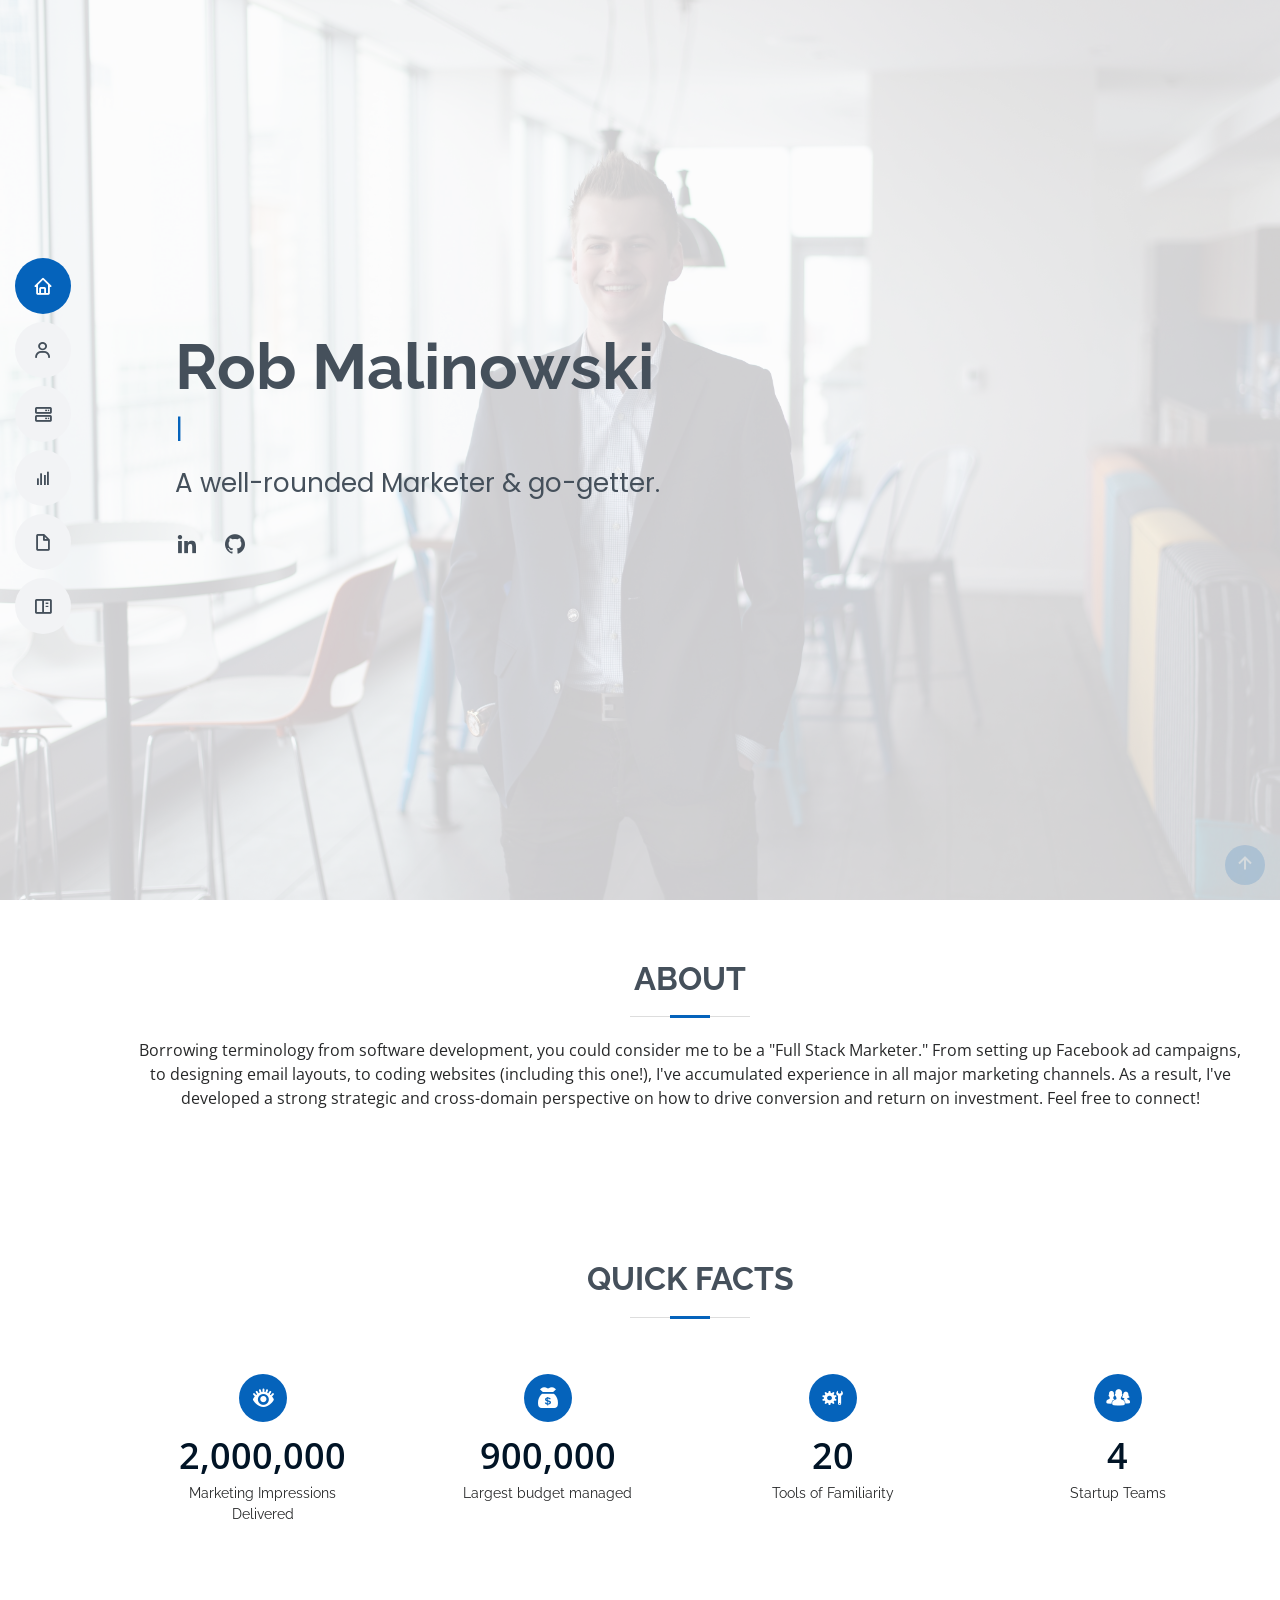
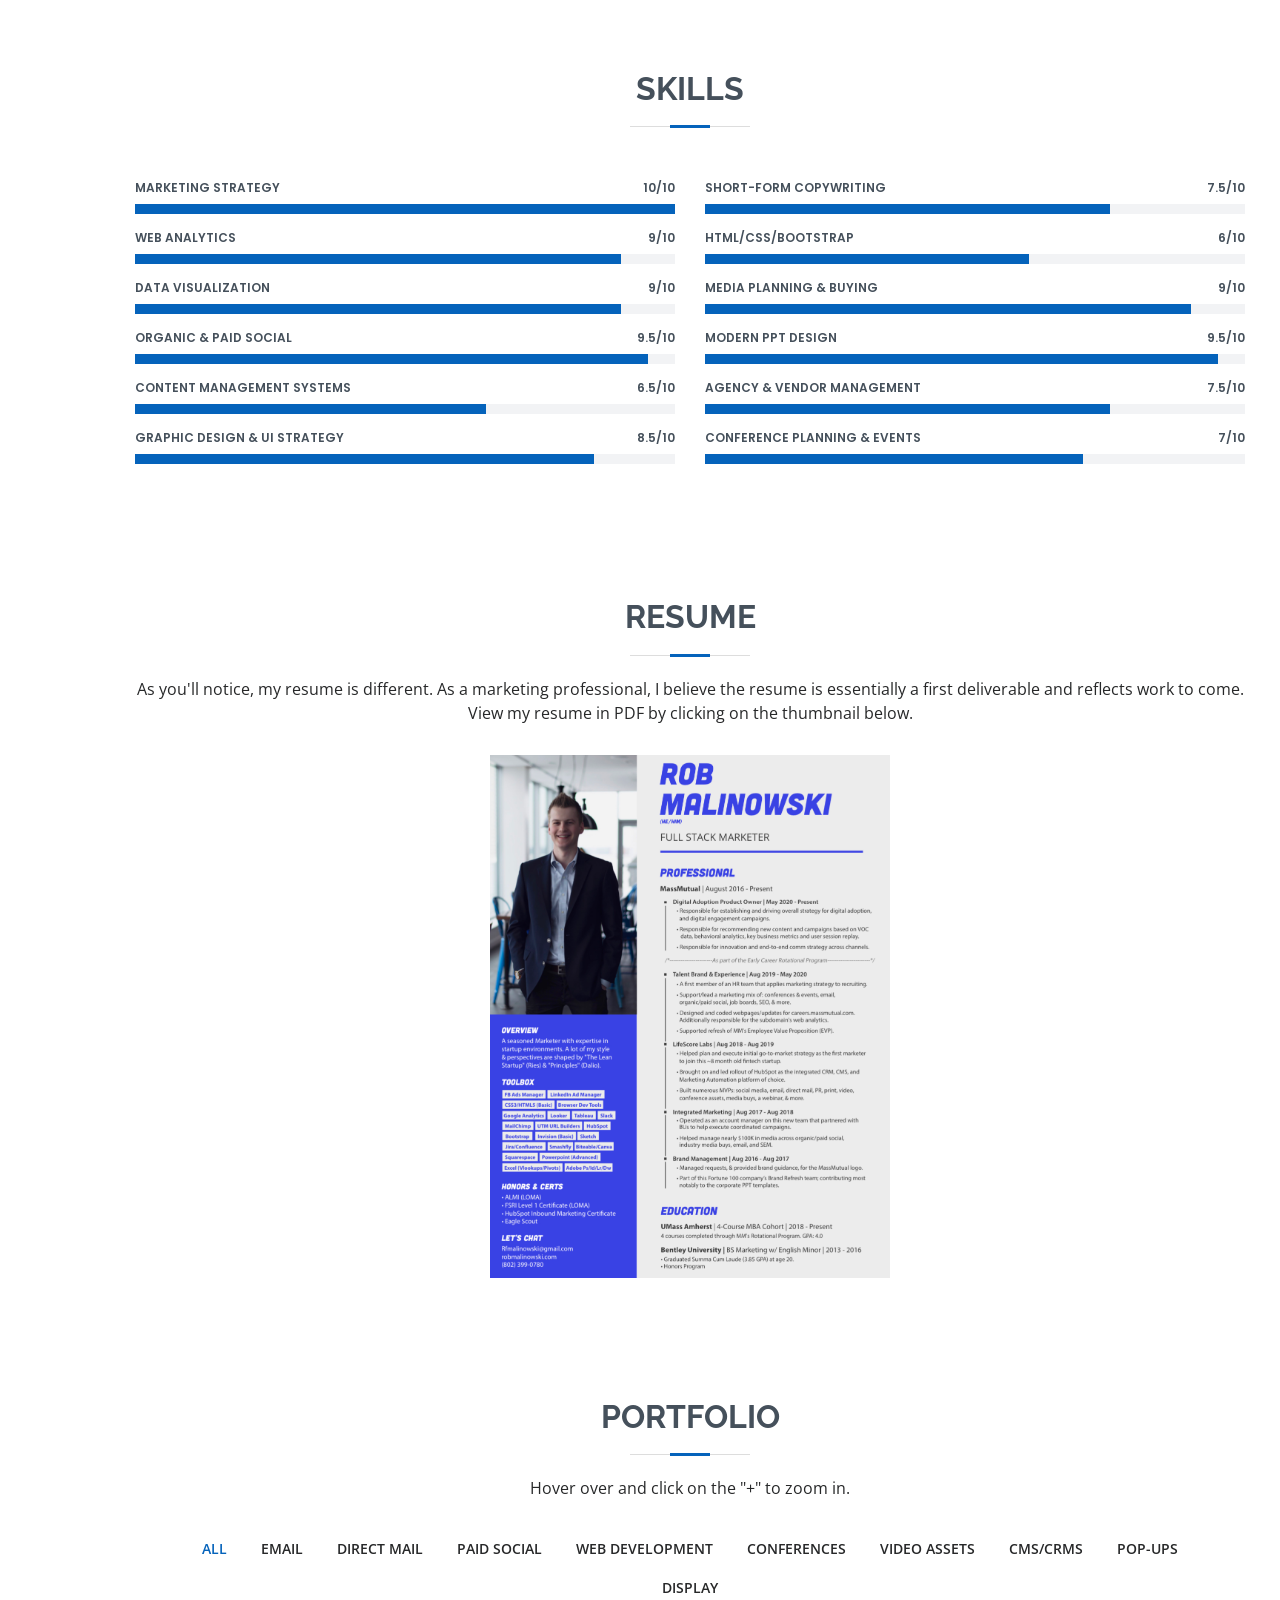
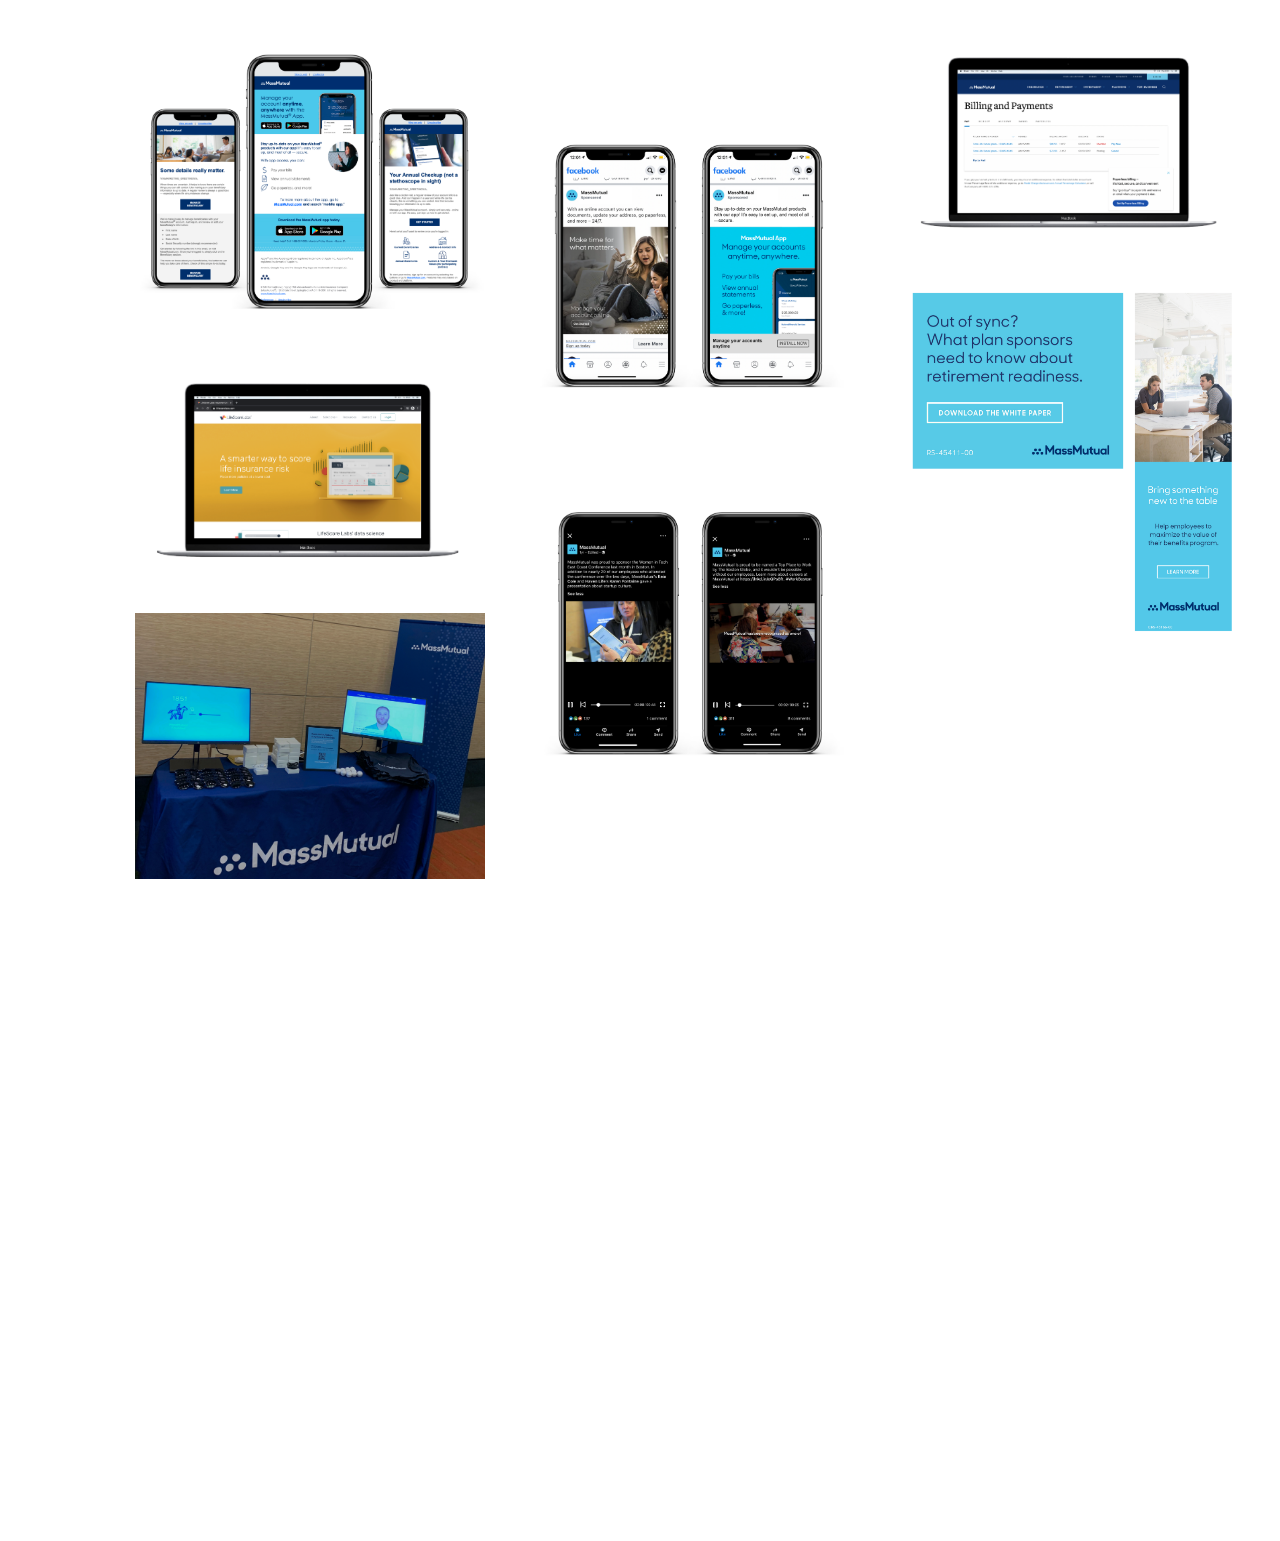
==== index.html @ cf77aaef "copy updates" ====
<!DOCTYPE html>
<html lang="en">

<head>
  <meta charset="utf-8">
  <meta content="width=device-width, initial-scale=1.0" name="viewport">

  <title>Rob Malinowski</title>
 <meta name="description" 
content="The website for marketing professional Rob Malinowski">
  <meta content="" name="keywords">


  <!-- Google Fonts -->
  <link href="https://fonts.googleapis.com/css?family=Open+Sans:300,300i,400,400i,600,600i,700,700i|Raleway:300,300i,400,400i,500,500i,600,600i,700,700i|Poppins:300,300i,400,400i,500,500i,600,600i,700,700i" rel="stylesheet">

  <!-- Vendor CSS Files -->
  <link href="assets/vendor/bootstrap/css/bootstrap.min.css" rel="stylesheet">
  <link href="assets/vendor/icofont/icofont.min.css" rel="stylesheet">
  <link href="assets/vendor/boxicons/css/boxicons.min.css" rel="stylesheet">
  <link href="assets/vendor/venobox/venobox.css" rel="stylesheet">
  <link href="assets/vendor/owl.carousel/assets/owl.carousel.min.css" rel="stylesheet">
  <link href="assets/vendor/aos/aos.css" rel="stylesheet">
<link rel="icon" type="image/png" href="/favicon.png"/>

  <!-- Template Main CSS File -->
  <link href="assets/css/style.css" rel="stylesheet">

  <!-- =======================================================
  * Template Name: MyResume - v2.1.0
  * Template URL: https://bootstrapmade.com/free-html-bootstrap-template-my-resume/
  * Author: BootstrapMade.com
  * License: https://bootstrapmade.com/license/
  ======================================================== -->
</head>

<body>

  <!-- ======= Mobile nav toggle button ======= -->
  <button type="button" class="mobile-nav-toggle d-xl-none"><i class="icofont-navigation-menu"></i></button>

  <!-- ======= Header ======= -->
  <header id="header" class="d-flex flex-column justify-content-center">

    <nav class="nav-menu">
      <ul>
        <li class="active"><a href="#hero"><i class="bx bx-home"></i> <span>Home</span></a></li>
        <li><a href="#about"><i class="bx bx-user"></i> <span>About</span></a></li>
          <li><a href="#facts"><i class="bx bx-server"></i> <span>Quick Facts</span></a></li>
		   <li><a href="#skills"><i class="bx bx-bar-chart"></i> <span>Skills</span></a></li>
		  <li><a href="#resume"><i class="bx bx-file-blank"></i> <span>Resume</span></a></li>
        <li><a href="#portfolio"><i class="bx bx-book-content"></i> <span>Portfolio</span></a></li>
 
       
      </ul>
    </nav><!-- .nav-menu -->

  </header><!-- End Header -->

  <!-- ======= Hero Section ======= -->
  <section id="hero" class="d-flex flex-column justify-content-center">
    <div class="container" data-aos="zoom-in" data-aos-delay="100">
      <h1>Rob Malinowski</h1>
      <p><span class="typed" data-typed-items="Marketer, Designer, Developer, UI/UX advocate, Product Manager, Data Visualizer"></span></p>
		<p>A well-rounded Marketer &amp; go-getter.</p>
      <div class="social-links">
        <a href="https://www.linkedin.com/in/robertmalinowski" class="linkedin"><i class="bx bxl-linkedin"></i></a>
		         <a target="_blank" rel="noopener noreferrer" href="https://www.github.com/rmalino8" class="linkedin"><i class="bx bxl-github"></i></a>
      </div>
    </div>
  </section><!-- End Hero -->

  <main id="main">

    <!-- ======= About Section ======= -->
    <section id="about" class="about">
      <div class="container" data-aos="fade-up">

        <div class="section-title">
          <h2>About</h2>
          <p>Borrowing terminology from software development, you could consider me to be a "Full Stack Marketer." From setting up Facebook ad campaigns, to designing email layouts, to coding websites (including this one!), I've accumulated experience in all major marketing channels. As a result, I've developed a strong strategic and cross-domain perspective on how to drive conversion and return on investment. 
			  Feel free to connect!</p>
        </div>



      </div>
    </section><!-- End About Section -->

    <!-- ======= Facts Section ======= -->
    <section id="facts" class="facts">
      <div class="container" data-aos="fade-up">

        <div class="section-title">
          <h2>Quick Facts</h2>
          
        </div>

        <div class="row">

          <div class="col-lg-3 col-md-6">
            <div class="count-box">
              <i class="icofont-eye-open"></i>
              <span data-toggle="counter-up">2,000,000</span>
              <p>Marketing Impressions Delivered</p>
            </div>
          </div>

          <div class="col-lg-3 col-md-6 mt-5 mt-md-0">
            <div class="count-box">
              <i class="icofont-money"></i>
              <span data-toggle="counter-up">900,000</span>
              <p>Largest budget managed</p>
            </div>
          </div>

          <div class="col-lg-3 col-md-6 mt-5 mt-lg-0">
            <div class="count-box">
              <i class="icofont-tools"></i>
              <span data-toggle="counter-up">20</span>
              <p>Tools of Familiarity</p>
            </div>
          </div>

          <div class="col-lg-3 col-md-6 mt-5 mt-lg-0">
            <div class="count-box">
              <i class="icofont-users-alt-5"></i>
              <span data-toggle="counter-up">4</span>
              <p>Startup Teams</p>
            </div>
          </div>

        </div>

      </div>
    </section><!-- End Facts Section -->

    <!-- ======= Skills Section ======= -->
    <section id="skills" class="skills section-bg">
      <div class="container" data-aos="fade-up">

        <div class="section-title">
          <h2>Skills</h2>
        
        </div>

        <div class="row skills-content">

          <div class="col-lg-6">

            <div class="progress">
              <span class="skill">Marketing Strategy <i class="val">10/10</i></span>
              <div class="progress-bar-wrap">
                <div class="progress-bar" role="progressbar" aria-valuenow="100" aria-valuemin="0" aria-valuemax="100"></div>
              </div>
            </div>

            <div class="progress">
              <span class="skill">Web Analytics <i class="val">9/10</i></span>
              <div class="progress-bar-wrap">
                <div class="progress-bar" role="progressbar" aria-valuenow="90" aria-valuemin="0" aria-valuemax="100"></div>
              </div>
            </div>

            <div class="progress">
              <span class="skill">Data Visualization <i class="val">9/10</i></span>
              <div class="progress-bar-wrap">
                <div class="progress-bar" role="progressbar" aria-valuenow="90" aria-valuemin="0" aria-valuemax="100"></div>
              </div>
            </div>
			  
			   <div class="progress">
              <span class="skill">Organic &amp; Paid Social <i class="val">9.5/10</i></span>
              <div class="progress-bar-wrap">
                <div class="progress-bar" role="progressbar" aria-valuenow="95" aria-valuemin="0" aria-valuemax="100"></div>
              </div>
            </div>
			  
			   <div class="progress">
              <span class="skill">Content Management Systems <i class="val">6.5/10</i></span>
              <div class="progress-bar-wrap">
                <div class="progress-bar" role="progressbar" aria-valuenow="65" aria-valuemin="0" aria-valuemax="100"></div>
              </div>
            </div> <div class="progress">
              <span class="skill">Graphic Design &amp; UI Strategy <i class="val">8.5/10</i></span>
              <div class="progress-bar-wrap">
                <div class="progress-bar" role="progressbar" aria-valuenow="85" aria-valuemin="0" aria-valuemax="100"></div>
              </div>
            </div>

          </div>

          <div class="col-lg-6">
 <div class="progress">
              <span class="skill">Short-form copywriting<i class="val">7.5/10</i></span>
              <div class="progress-bar-wrap">
                <div class="progress-bar" role="progressbar" aria-valuenow="75" aria-valuemin="0" aria-valuemax="100"></div>
              </div>
            </div>
            <div class="progress">
              <span class="skill">HTML/CSS/Bootstrap <i class="val">6/10</i></span>
              <div class="progress-bar-wrap">
                <div class="progress-bar" role="progressbar" aria-valuenow="60" aria-valuemin="0" aria-valuemax="100"></div>
              </div>
            </div>

            <div class="progress">
              <span class="skill">Media Planning &amp; Buying <i class="val">9/10</i></span>
              <div class="progress-bar-wrap">
                <div class="progress-bar" role="progressbar" aria-valuenow="90" aria-valuemin="0" aria-valuemax="100"></div>
              </div>
            </div>

            <div class="progress">
              <span class="skill">Modern PPT Design<i class="val">9.5/10</i></span>
              <div class="progress-bar-wrap">
                <div class="progress-bar" role="progressbar" aria-valuenow="95" aria-valuemin="0" aria-valuemax="100"></div>
              </div>
            </div>

			  <div class="progress">
              <span class="skill">Agency &amp; Vendor Management <i class="val">7.5/10</i></span>
              <div class="progress-bar-wrap">
                <div class="progress-bar" role="progressbar" aria-valuenow="75" aria-valuemin="0" aria-valuemax="100"></div>
              </div>
            </div>
			  <div class="progress">
              <span class="skill">Conference Planning &amp; Events <i class="val">7/10</i></span>
              <div class="progress-bar-wrap">
                <div class="progress-bar" role="progressbar" aria-valuenow="70" aria-valuemin="0" aria-valuemax="100"></div>
              </div>
            </div>
			  
			  
			  
          </div>

        </div>

      </div>
    </section><!-- End Skills Section -->

    <!-- ======= Resume Section ======= -->
    <section id="resume" class="resume">
      <div class="container" data-aos="fade-up">

        <div class="section-title">
          <h2>Resume</h2>
          <p>As you'll notice, my resume is different. As a marketing professional, I believe the resume is essentially a first deliverable and reflects work to come. View my resume in PDF by clicking on the thumbnail below. </p>
        </div>

        <div class="row">
        <div class="col-12">
			<a href="RMalinowskiResume.pdf"><img src="assets/img/rmalinowski_resume.jpg" alt="Resume Thumbnail" style="width:400px; max-width:100%; display:block; margin:auto; text-align:center"></a>
			
			</div></div></div></section>

    <!-- ======= Portfolio Section ======= -->
    <section id="portfolio" class="portfolio section-bg">
      <div class="container" data-aos="fade-up">

        <div class="section-title">
          <h2>Portfolio</h2>
          <p>Hover over and click on the "+" to zoom in.</p>
        </div>

        <div class="row">
          <div class="col-lg-12 d-flex justify-content-center" data-aos="fade-up" data-aos-delay="100">
            <ul id="portfolio-flters">
              <li data-filter="*" class="filter-active">All</li>
              <li data-filter=".filter-Email">Email</li>
              <li data-filter=".filter-DirectMail">Direct Mail</li>
              <li data-filter=".filter-PaidSocial">Paid Social</li>
			<li data-filter=".filter-WebDevelopment">Web Development</li>
				  <li data-filter=".filter-Conferences">Conferences</li>
			<li data-filter=".filter-VideoAssets">Video Assets</li>
		<li data-filter=".filter-CRMCMS">CMS/CRMs</li>
		<li data-filter=".filter-PopUps">Pop-ups</li>
		<li data-filter=".filter-Display">Display</li>
            </ul>
          </div>
        </div>

        <div class="row portfolio-container" data-aos="fade-up" data-aos-delay="200">

          <div class="col-lg-4 col-md-6 portfolio-item filter-Email">
            <div class="portfolio-wrap">
              <img src="assets/img/portfolio/emailMockups2.png" class="img-fluid" alt="">
              <div class="portfolio-info">
                <h4>Email</h4>
           
                <div class="portfolio-links">
                  <a href="assets/img/portfolio/emailMockups2.png" data-gall="portfolioGallery" class="venobox" title="Email"><i class="bx bx-plus"></i></a>
                  <a href="portfolio-details.html" data-gall="portfolioDetailsGallery" data-vbtype="iframe" class="venobox" title="Portfolio Details"><i class="bx"></i></a>
                </div>
              </div>
            </div>
          </div>

          <div class="col-lg-4 col-md-6 portfolio-item filter-DirectMail">
            <div class="portfolio-wrap">
              <img src="assets/img/portfolio/Postcards.png" class="img-fluid" alt="">
              <div class="portfolio-info">
                <h4>Direct Mail</h4>
              
                <div class="portfolio-links">
                  <a href="assets/img/portfolio/Postcards.png" data-gall="portfolioGallery" class="venobox" title="Direct Mail"><i class="bx bx-plus"></i></a>
                  <a href="portfolio-details.html" data-gall="portfolioDetailsGallery" data-vbtype="iframe" class="venobox" title="Portfolio Details"><i class="bx"></i></a>
                </div>
              </div>
            </div>
          </div>

          <div class="col-lg-4 col-md-6 portfolio-item filter-PopUps">
            <div class="portfolio-wrap">
              <img src="assets/img/portfolio/Modal6.png" class="img-fluid" alt="">
              <div class="portfolio-info">
                <h4>Pop-ups</h4>
              
                <div class="portfolio-links">
                  <a href="assets/img/portfolio/Modal6.png" data-gall="portfolioGallery" class="venobox" title="Pop-Ups"><i class="bx bx-plus"></i></a>
                  <a href="portfolio-details.html" data-gall="portfolioDetailsGallery" data-vbtype="iframe" class="venobox" title="Portfolio Details"><i class="bx"></i></a>
                </div>
              </div>
            </div>
          </div>

          <div class="col-lg-4 col-md-6 portfolio-item filter-PaidSocial">
            <div class="portfolio-wrap">
              <img src="assets/img/portfolio/fb_ads3.png" class="img-fluid" alt="">
              <div class="portfolio-info">
                <h4>Paid Social</h4>
               
                <div class="portfolio-links">
                  <a href="assets/img/portfolio/fb_ads3.png" data-gall="portfolioGallery" class="venobox" title="Paid Social"><i class="bx bx-plus"></i></a>
                  <a href="portfolio-details.html" data-gall="portfolioDetailsGallery" data-vbtype="iframe" class="venobox" title="Portfolio Details"><i class="bx"></i></a>
                </div>
              </div>
            </div>
          </div>

          <div class="col-lg-4 col-md-6 portfolio-item filter-Display">
            <div class="portfolio-wrap">
              <img src="assets/img/portfolio/display8.png" class="img-fluid" alt="">
              <div class="portfolio-info">
                <h4>Display</h4>
                
                <div class="portfolio-links">
                  <a href="assets/img/portfolio/display8.png" data-gall="portfolioGallery" class="venobox" title="Display"><i class="bx bx-plus"></i></a>
                  <a href="portfolio-details.html" data-gall="portfolioDetailsGallery" data-vbtype="iframe" class="venobox" title="Portfolio Details"><i class="bx"></i></a>
                </div>
              </div>
            </div>
          </div>

          <div class="col-lg-4 col-md-6 portfolio-item filter-CRMCMS">
            <div class="portfolio-wrap">
              <img src="assets/img/portfolio/LSLwebsite7.png" class="img-fluid" alt="">
              <div class="portfolio-info">
                <h4>CMS/CRMs</h4>
          
                <div class="portfolio-links">
                  <a href="assets/img/portfolio/LSLwebsite7.png" data-gall="portfolioGallery" class="venobox" title="CMS/CRMs"><i class="bx bx-plus"></i></a>
                  <a href="portfolio-details.html" data-gall="portfolioDetailsGallery" data-vbtype="iframe" class="venobox" title="Portfolio Details"><i class="bx"></i></a>
                </div>
              </div>
            </div>
          </div>

          <div class="col-lg-4 col-md-6 portfolio-item filter-VideoAssets">
            <div class="portfolio-wrap">
              <img src="assets/img/portfolio/videoAssets4.png" class="img-fluid" alt="">
              <div class="portfolio-info">
                <h4>Video</h4>
              
                <div class="portfolio-links">
                  <a href="assets/img/portfolio/videoAssets4.png" data-gall="portfolioGallery" class="venobox" title="Video"><i class="bx bx-plus"></i></a>
                  <a href="portfolio-details.html" data-gall="portfolioDetailsGallery" data-vbtype="iframe" class="venobox" title="Portfolio Details"><i class="bx"></i></a>
                </div>
              </div>
            </div>
          </div>

          <div class="col-lg-4 col-md-6 portfolio-item filter-Conferences">
            <div class="portfolio-wrap">
              <img src="assets/img/portfolio/witecBooth.jpg" class="img-fluid" alt="">
              <div class="portfolio-info">
                <h4>Conferences</h4>
            
                <div class="portfolio-links">
                  <a href="assets/img/portfolio/witecBooth.jpg" data-gall="portfolioGallery" class="venobox" title="Conferences"><i class="bx bx-plus"></i></a>
                  <a href="portfolio-details.html" data-gall="portfolioDetailsGallery" data-vbtype="iframe" class="venobox" title="Portfolio Details"><i class="bx"></i></a>
                </div>
              </div>
            </div>
          </div>

          <div class="col-lg-4 col-md-6 portfolio-item filter-WebDevelopment">
            <div class="portfolio-wrap">
              <img src="assets/img/portfolio/Development5.png" class="img-fluid" alt="">
              <div class="portfolio-info">
                <h4>Web Development</h4>
            
                <div class="portfolio-links">
                  <a href="assets/img/portfolio/Development5.png" data-gall="portfolioGallery" class="venobox" title="Web Development"><i class="bx bx-plus"></i></a>
                  <a href="portfolio-details.html" data-gall="portfolioDetailsGallery" data-vbtype="iframe" class="venobox" title="Portfolio Details"><i class="bx"></i></a>
                </div>
              </div>
            </div>
          </div>

        </div>

      </div>
    </section><!-- End Portfolio Section -->

   

    <!-- ======= Testimonials Section ======= -->
    <section id="testimonials" class="testimonials section-bg">
      <div class="container" data-aos="fade-up">

        <div class="section-title">
          <h2>Testimonials</h2>
        </div>

        <div class="owl-carousel testimonials-carousel" data-aos="zoom-in" data-aos-delay="100">

       

         
          <div class="testimonial-item">
            <img src="assets/img/testimonials/Jill.jpg" class="testimonial-img" alt="">
            <h3>Jill Hambley</h3>
            <h4>Head of Consumer Insights and Consumer Experience</h4>
            <p>
              <i class="bx bxs-quote-alt-left quote-icon-left"></i>
              Rob is smart, willing to work in ambiguity and a good problem solver. He is highly analytical and makes data-driven decisions. He also listens and works collaboratively across the organization. While on my team, he was a high-performing marketer and a pleasure to manage.
              <i class="bx bxs-quote-alt-right quote-icon-right"></i>
            </p>
          </div>
          <div class="testimonial-item">
            <img src="assets/img/testimonials/Sears.jpg" class="testimonial-img" alt="">
            <h3>Sears Merritt</h3>
            <h4>VP, Head of Data Strategy &amp; Architecture</h4>
            <p>
              <i class="bx bxs-quote-alt-left quote-icon-left"></i>
              For the past year, I had the pleasure of working with Rob while he was a member of LifeScore Labs. During that time, Rob was accountable for creating and executing a marketing strategy that brought our LifeScore360 product to market. Throughout the process, Rob brought strategic thinking, a focus on execution, and an all around great attitude to the team. I look forward to working with him again in the future.
              <i class="bx bxs-quote-alt-right quote-icon-right"></i>
            </p>
          </div>

          <div class="testimonial-item">
            <img src="assets/img/testimonials/Scotty.jpg" class="testimonial-img" alt="">
            <h3>Scotty Coleman</h3>
            <h4>Director of Hospitality at Fidelity Investments</h4>
            <p>
              <i class="bx bxs-quote-alt-left quote-icon-left"></i>
              Rob is one of the most engaging and committed team members I have had the pleasure working with. His dedication to the customer, and his team translated to loyalty. It has been awesome to see him grow his skill set in the digital marketing world and focus on the customer experience. It comes naturally to Rob, and I’d have him on my team whenever warranted in the future. 
              <i class="bx bxs-quote-alt-right quote-icon-right"></i>
            </p>
          </div>


		
			 <div class="testimonial-item">
            <img src="assets/img/testimonials/sai.jpg" class="testimonial-img" alt="">
            <h3>Sai He</h3>
            <h4>Senior Copywriter &amp; Adweek Creative 100</h4>
            <p>
              <i class="bx bxs-quote-alt-left quote-icon-left"></i>
              Lots of folks like to talk about how they’re analytical AND creative. But that’s the thing — it’s all talk. Rob is the rare person who actually delivers on both fronts. He brings clever thinking and a tireless work ethic to every project, every time.
              <i class="bx bxs-quote-alt-right quote-icon-right"></i>
            </p>
          </div>

        </div>

      </div>
    </section><!-- End Testimonials Section -->


  </main><!-- End #main -->



  <a href="#" class="back-to-top"><i class="bx bx-up-arrow-alt"></i></a>
  <div id="preloader"></div>

  <!-- Vendor JS Files -->
  <script src="assets/vendor/jquery/jquery.min.js"></script>
  <script src="assets/vendor/bootstrap/js/bootstrap.bundle.min.js"></script>
  <script src="assets/vendor/jquery.easing/jquery.easing.min.js"></script>
  <script src="assets/vendor/php-email-form/validate.js"></script>
  <script src="assets/vendor/waypoints/jquery.waypoints.min.js"></script>
  <script src="assets/vendor/counterup/counterup.min.js"></script>
  <script src="assets/vendor/isotope-layout/isotope.pkgd.min.js"></script>
  <script src="assets/vendor/venobox/venobox.min.js"></script>
  <script src="assets/vendor/owl.carousel/owl.carousel.min.js"></script>
  <script src="assets/vendor/typed.js/typed.min.js"></script>
  <script src="assets/vendor/aos/aos.js"></script>

  <!-- Template Main JS File -->
  <script src="assets/js/main.js"></script>

</body>

</html>
---- assets/css/style.css ----
/**
* Template Name: MyResume - v2.1.0
* Template URL: https://bootstrapmade.com/free-html-bootstrap-template-my-resume/
* Author: BootstrapMade.com
* License: https://bootstrapmade.com/license/
*/

/*--------------------------------------------------------------
# General
--------------------------------------------------------------*/
body {
  font-family: "Open Sans", sans-serif;
  color: #272829;
}

a {
  color: #0563bb;
}

a:hover {
  color: #067ded;
  text-decoration: none;
}

h1, h2, h3, h4, h5, h6 {
  font-family: "Raleway", sans-serif;
}

/*--------------------------------------------------------------
# Back to top button
--------------------------------------------------------------*/
.back-to-top {
  position: fixed;
  display: none;
  width: 40px;
  height: 40px;
  border-radius: 50px;
  right: 15px;
  bottom: 15px;
  background: #0563bb;
  color: #fff;
  transition: display 0.5s ease-in-out;
  z-index: 99999;
}

.back-to-top i {
  font-size: 24px;
  position: absolute;
  top: 7px;
  left: 8px;
}

.back-to-top:hover {
  color: #fff;
  background: #0678e3;
  transition: background 0.2s ease-in-out;
}

/*--------------------------------------------------------------
# Preloader
--------------------------------------------------------------*/
#preloader {
  position: fixed;
  top: 0;
  left: 0;
  right: 0;
  bottom: 0;
  z-index: 9999;
  overflow: hidden;
  background: #fff;
}

#preloader:before {
  content: "";
  position: fixed;
  top: calc(50% - 30px);
  left: calc(50% - 30px);
  border: 6px solid #0563bb;
  border-top-color: #fff;
  border-bottom-color: #fff;
  border-radius: 50%;
  width: 60px;
  height: 60px;
  -webkit-animation: animate-preloader 1s linear infinite;
  animation: animate-preloader 1s linear infinite;
}

@-webkit-keyframes animate-preloader {
  0% {
    transform: rotate(0deg);
  }
  100% {
    transform: rotate(360deg);
  }
}

@keyframes animate-preloader {
  0% {
    transform: rotate(0deg);
  }
  100% {
    transform: rotate(360deg);
  }
}

/*--------------------------------------------------------------
# Disable aos animation delay on mobile devices
--------------------------------------------------------------*/
@media screen and (max-width: 768px) {
  [data-aos-delay] {
    transition-delay: 0 !important;
  }
}

/*--------------------------------------------------------------
# Header
--------------------------------------------------------------*/
#header {
  position: fixed;
  top: 0;
  left: 0;
  bottom: 0;
  z-index: 9997;
  transition: all 0.5s;
  padding: 15px;
  overflow-y: auto;
}

@media (max-width: 992px) {
  #header {
    width: 300px;
    background: #fff;
    border-right: 1px solid #e6e9ec;
    left: -300px;
  }
}

@media (min-width: 992px) {
  #main {
    margin-left: 100px;
  }
}

/*--------------------------------------------------------------
# Navigation Menu
--------------------------------------------------------------*/
/* Desktop Navigation */
.nav-menu * {
  margin: 0;
  padding: 0;
  list-style: none;
}

.nav-menu > ul > li {
  position: relative;
  white-space: nowrap;
}

.nav-menu a {
  display: flex;
  align-items: center;
  color: #45505b;
  padding: 10px 18px;
  margin-bottom: 8px;
  transition: 0.3s;
  font-size: 15px;
  border-radius: 50px;
  background: #f2f3f5;
  height: 56px;
  width: 100%;
  overflow: hidden;
  transition: 0.3s;
}

.nav-menu a i {
  font-size: 20px;
}

.nav-menu a span {
  padding: 0 5px 0 7px;
  color: #45505b;
}

@media (min-width: 992px) {
  .nav-menu a {
    width: 56px;
  }
  .nav-menu a span {
    display: none;
    color: #fff;
  }
}

.nav-menu a:hover, .nav-menu .active > a, .nav-menu li:hover > a {
  color: #fff;
  background: #0563bb;
}

.nav-menu a:hover span, .nav-menu .active > a span, .nav-menu li:hover > a span {
  color: #fff;
}

.nav-menu a:hover, .nav-menu li:hover > a {
  width: 100%;
  color: #fff;
}

.nav-menu a:hover span, .nav-menu li:hover > a span {
  display: block;
}

/* Mobile Navigation */
.mobile-nav-toggle {
  position: fixed;
  right: 15px;
  top: 15px;
  z-index: 9998;
  border: 0;
  background: none;
  font-size: 24px;
  transition: all 0.4s;
  outline: none !important;
  line-height: 1;
  cursor: pointer;
  text-align: right;
}

.mobile-nav-toggle i {
  color: #45505b;
}

.mobile-nav-active {
  overflow: hidden;
}

.mobile-nav-active #header {
  left: 0;
}

.mobile-nav-active .mobile-nav-toggle i {
  color: #0563bb;
}

/*--------------------------------------------------------------
# Hero Section
--------------------------------------------------------------*/
#hero {
  width: 100%;
  height: 100vh;
  background: url("../img/hero-bg.jpg") top right no-repeat;
  background-size: cover;
	background-position: center center;
  position: relative;
}

@media (min-width: 992px) {
  #hero {
    padding-left: 160px;
  }
}

#hero:before {
  content: "";
  background: rgba(255, 255, 255, 0.8);
  position: absolute;
  bottom: 0;
  top: 0;
  left: 0;
  right: 0;
}

#hero h1 {
  margin: 0;
  font-size: 64px;
  font-weight: 700;
  line-height: 56px;
  color: #45505b;
}

#hero p {
  color: #45505b;
  margin: 15px 0 0 0;
  font-size: 26px;
  font-family: "Poppins", sans-serif;
}

#hero p span {
  color: #0563bb;
  letter-spacing: 1px;
}

#hero .social-links {
  margin-top: 30px;
}

#hero .social-links a {
  font-size: 24px;
  display: inline-block;
  color: #45505b;
  line-height: 1;
  margin-right: 20px;
  transition: 0.3s;
}

#hero .social-links a:hover {
  color: #0563bb;
}

@media (max-width: 992px) {
  #hero {
    text-align: center;
  }
  #hero h1 {
    font-size: 32px;
    line-height: 36px;
  }
  #hero p {
    margin-top: 10px;
    font-size: 20px;
    line-height: 24px;
  }
}

/*--------------------------------------------------------------
# Sections General
--------------------------------------------------------------*/
section {
  padding: 60px 0;
  overflow: hidden;
}

.section-title {
  text-align: center;
  padding-bottom: 30px;
}

.section-title h2 {
  font-size: 32px;
  font-weight: bold;
  text-transform: uppercase;
  margin-bottom: 20px;
  padding-bottom: 20px;
  position: relative;
  color: #45505b;
}

.section-title h2::before {
  content: '';
  position: absolute;
  display: block;
  width: 120px;
  height: 1px;
  background: #ddd;
  bottom: 1px;
  left: calc(50% - 60px);
}

.section-title h2::after {
  content: '';
  position: absolute;
  display: block;
  width: 40px;
  height: 3px;
  background: #0563bb;
  bottom: 0;
  left: calc(50% - 20px);
}

.section-title p {
  margin-bottom: 0;
}

/*--------------------------------------------------------------
# About
--------------------------------------------------------------*/
.about .content h3 {
  font-weight: 700;
  font-size: 26px;
  color: #728394;
}

.about .content ul {
  list-style: none;
  padding: 0;
}

.about .content ul li {
  padding-bottom: 10px;
}

.about .content ul i {
  font-size: 20px;
  padding-right: 2px;
  color: #0563bb;
}

.about .content p:last-child {
  margin-bottom: 0;
}

/*--------------------------------------------------------------
# Facts
--------------------------------------------------------------*/
.facts .count-box {
  padding: 30px 30px 25px 30px;
  margin-top: 30px;
  width: 100%;
  position: relative;
  text-align: center;
  background: #fff;
}

.facts .count-box i {
  position: absolute;
  top: -25px;
  left: 50%;
  transform: translateX(-50%);
  font-size: 24px;
  background: #0563bb;
  padding: 12px;
  color: #fff;
  border-radius: 50px;
}

.facts .count-box span {
  font-size: 36px;
  display: block;
  font-weight: 600;
  color: #011426;
}

.facts .count-box p {
  padding: 0;
  margin: 0;
  font-family: "Raleway", sans-serif;
  font-size: 14px;
}

/*--------------------------------------------------------------
# Akills
--------------------------------------------------------------*/
.skills .progress {
  height: 50px;
  display: block;
  background: none;
}

.skills .progress .skill {
  padding: 10px 0;
  margin: 0 0 6px 0;
  text-transform: uppercase;
  display: block;
  font-weight: 600;
  font-family: "Poppins", sans-serif;
  color: #45505b;
}

.skills .progress .skill .val {
  float: right;
  font-style: normal;
}

.skills .progress-bar-wrap {
  background: #f2f3f5;
}

.skills .progress-bar {
  width: 1px;
  height: 10px;
  transition: .9s;
  background-color: #0563bb;
}

/*--------------------------------------------------------------
# Resume
--------------------------------------------------------------*/
.resume .resume-title {
  font-size: 26px;
  font-weight: 700;
  margin-top: 20px;
  margin-bottom: 20px;
  color: #45505b;
}

.resume .resume-item {
  padding: 0 0 20px 20px;
  margin-top: -2px;
  border-left: 2px solid #0563bb;
  position: relative;
}

.resume .resume-item h4 {
  line-height: 18px;
  font-size: 18px;
  font-weight: 600;
  text-transform: uppercase;
  font-family: "Poppins", sans-serif;
  color: #0563bb;
  margin-bottom: 10px;
}

.resume .resume-item h5 {
  font-size: 16px;
  background: #f7f8f9;
  padding: 5px 15px;
  display: inline-block;
  font-weight: 600;
  margin-bottom: 10px;
}

.resume .resume-item ul {
  padding-left: 20px;
}

.resume .resume-item ul li {
  padding-bottom: 10px;
}

.resume .resume-item:last-child {
  padding-bottom: 0;
}

.resume .resume-item::before {
  content: "";
  position: absolute;
  width: 16px;
  height: 16px;
  border-radius: 50px;
  left: -9px;
  top: 0;
  background: #fff;
  border: 2px solid #0563bb;
}

/*--------------------------------------------------------------
# Portfolio
--------------------------------------------------------------*/
.portfolio .portfolio-item {
  margin-bottom: 30px;
}

.portfolio #portfolio-flters {
  padding: 0;
  margin: 0 auto 25px auto;
  list-style: none;
  text-align: center;
  background: #fff;
  border-radius: 50px;
  padding: 2px 15px;
}

.portfolio #portfolio-flters li {
  cursor: pointer;
  display: inline-block;
  padding: 10px 15px;
  font-size: 14px;
  font-weight: 600;
  line-height: 1;
  text-transform: uppercase;
  color: #272829;
  margin-bottom: 5px;
  transition: all 0.3s ease-in-out;
}

.portfolio #portfolio-flters li:hover, .portfolio #portfolio-flters li.filter-active {
  color: #0563bb;
}

.portfolio #portfolio-flters li:last-child {
  margin-right: 0;
}

.portfolio .portfolio-wrap {
  transition: 0.3s;
  position: relative;
  overflow: hidden;
  z-index: 1;
  /* background: rgba(69, 80, 91, 0.8); */
}

.portfolio .portfolio-wrap::before {
  content: "";
  background: rgba(255, 255, 255, 0.7);
  position: absolute;
  left: 30px;
  right: 30px;
  top: 30px;
  bottom: 30px;
  transition: all ease-in-out 0.3s;
  z-index: 2;
  opacity: 0;
}

.portfolio .portfolio-wrap .portfolio-info {
  opacity: 0;
  position: absolute;
  top: 0;
  left: 0;
  right: 0;
  bottom: 0;
  text-align: center;
  z-index: 3;
  transition: all ease-in-out 0.3s;
  display: flex;
  flex-direction: column;
  justify-content: center;
  align-items: center;
}

.portfolio .portfolio-wrap .portfolio-info::before {
  display: block;
  content: "";
  width: 48px;
  height: 48px;
  position: absolute;
  top: 35px;
  left: 35px;
  border-top: 3px solid #d7dce1;
  border-left: 3px solid #d7dce1;
  transition: all 0.5s ease 0s;
  z-index: 9994;
}

.portfolio .portfolio-wrap .portfolio-info::after {
  display: block;
  content: "";
  width: 48px;
  height: 48px;
  position: absolute;
  bottom: 35px;
  right: 35px;
  border-bottom: 3px solid #d7dce1;
  border-right: 3px solid #d7dce1;
  transition: all 0.5s ease 0s;
  z-index: 9994;
}

.portfolio .portfolio-wrap .portfolio-info h4 {
  font-size: 20px;
  color: #45505b;
  font-weight: 600;
}

.portfolio .portfolio-wrap .portfolio-info p {
  color: #45505b;
  font-size: 14px;
  text-transform: uppercase;
  padding: 0;
  margin: 0;
}

.portfolio .portfolio-wrap .portfolio-links {
  text-align: center;
  z-index: 4;
}

.portfolio .portfolio-wrap .portfolio-links a {
  color: #45505b;
  margin: 0 2px;
  font-size: 28px;
  display: inline-block;
  transition: 0.3s;
}

.portfolio .portfolio-wrap .portfolio-links a:hover {
  color: #148af9;
}

.portfolio .portfolio-wrap:hover::before {
  top: 0;
  left: 0;
  right: 0;
  bottom: 0;
  opacity: 1;
}

.portfolio .portfolio-wrap:hover .portfolio-info {
  opacity: 1;
}

.portfolio .portfolio-wrap:hover .portfolio-info::before {
  top: 15px;
  left: 15px;
}

.portfolio .portfolio-wrap:hover .portfolio-info::after {
  bottom: 15px;
  right: 15px;
}

/*--------------------------------------------------------------
# Services
--------------------------------------------------------------*/
.services .icon-box {
  text-align: center;
  padding: 70px 20px 80px 20px;
  transition: all ease-in-out 0.3s;
  background: #fff;
  box-shadow: 0px 5px 90px 0px rgba(110, 123, 131, 0.05);
}

.services .icon-box .icon {
  margin: 0 auto;
  width: 100px;
  height: 100px;
  display: flex;
  align-items: center;
  justify-content: center;
  transition: ease-in-out 0.3s;
  position: relative;
}

.services .icon-box .icon i {
  font-size: 36px;
  transition: 0.5s;
  position: relative;
}

.services .icon-box .icon svg {
  position: absolute;
  top: 0;
  left: 0;
}

.services .icon-box .icon svg path {
  transition: 0.5s;
  fill: #f5f5f5;
}

.services .icon-box h4 {
  font-weight: 600;
  margin: 10px 0 15px 0;
  font-size: 22px;
}

.services .icon-box h4 a {
  color: #45505b;
  transition: ease-in-out 0.3s;
}

.services .icon-box p {
  line-height: 24px;
  font-size: 14px;
  margin-bottom: 0;
}

.services .icon-box:hover {
  border-color: #fff;
  box-shadow: 0px 0 35px 0 rgba(0, 0, 0, 0.08);
}

.services .iconbox-blue i {
  color: #47aeff;
}

.services .iconbox-blue:hover .icon i {
  color: #fff;
}

.services .iconbox-blue:hover .icon path {
  fill: #47aeff;
}

.services .iconbox-orange i {
  color: #ffa76e;
}

.services .iconbox-orange:hover .icon i {
  color: #fff;
}

.services .iconbox-orange:hover .icon path {
  fill: #ffa76e;
}

.services .iconbox-pink i {
  color: #e80368;
}

.services .iconbox-pink:hover .icon i {
  color: #fff;
}

.services .iconbox-pink:hover .icon path {
  fill: #e80368;
}

.services .iconbox-yellow i {
  color: #ffbb2c;
}

.services .iconbox-yellow:hover .icon i {
  color: #fff;
}

.services .iconbox-yellow:hover .icon path {
  fill: #ffbb2c;
}

.services .iconbox-red i {
  color: #ff5828;
}

.services .iconbox-red:hover .icon i {
  color: #fff;
}

.services .iconbox-red:hover .icon path {
  fill: #ff5828;
}

.services .iconbox-teal i {
  color: #11dbcf;
}

.services .iconbox-teal:hover .icon i {
  color: #fff;
}

.services .iconbox-teal:hover .icon path {
  fill: #11dbcf;
}

/*--------------------------------------------------------------
# Testimonials
--------------------------------------------------------------*/
.testimonials .section-header {
  margin-bottom: 40px;
}

.testimonials .testimonial-item {
  text-align: center;
}

.testimonials .testimonial-item .testimonial-img {
  width: 120px;
  border-radius: 50%;
  border: 4px solid #fff;
  margin: 0 auto;
}

.testimonials .testimonial-item h3 {
  font-size: 20px;
  font-weight: bold;
  margin: 10px 0 5px 0;
  color: #111;
}

.testimonials .testimonial-item h4 {
  font-size: 14px;
  color: #999;
  margin: 0 0 15px 0;
}

.testimonials .testimonial-item .quote-icon-left, .testimonials .testimonial-item .quote-icon-right {
  color: #90c8fc;
  font-size: 26px;
}

.testimonials .testimonial-item .quote-icon-left {
  display: inline-block;
  left: -5px;
  position: relative;
}

.testimonials .testimonial-item .quote-icon-right {
  display: inline-block;
  right: -5px;
  position: relative;
  top: 10px;
}

.testimonials .testimonial-item p {
  font-style: italic;
  margin: 0 auto 15px auto;
}

.testimonials .owl-nav, .testimonials .owl-dots {
  margin-top: 5px;
  text-align: center;
}

.testimonials .owl-dot {
  display: inline-block;
  margin: 0 5px;
  width: 12px;
  height: 12px;
  border-radius: 50%;
  background-color: #ddd !important;
}

.testimonials .owl-dot.active {
  background-color: #0563bb !important;
}

@media (min-width: 992px) {
  .testimonials .testimonial-item p {
    width: 80%;
  }
}

/*--------------------------------------------------------------
# Contact
--------------------------------------------------------------*/
.contact .info {
  width: 100%;
  background: #fff;
}

.contact .info i {
  font-size: 20px;
  color: #0563bb;
  float: left;
  width: 44px;
  height: 44px;
  background: #eef7ff;
  display: flex;
  justify-content: center;
  align-items: center;
  border-radius: 50px;
  transition: all 0.3s ease-in-out;
}

.contact .info h4 {
  padding: 0 0 0 60px;
  font-size: 22px;
  font-weight: 600;
  margin-bottom: 5px;
  color: #45505b;
}

.contact .info p {
  padding: 0 0 0 60px;
  margin-bottom: 0;
  font-size: 14px;
  color: #728394;
}

.contact .info .email, .contact .info .phone {
  margin-top: 40px;
}

.contact .info .email:hover i, .contact .info .address:hover i, .contact .info .phone:hover i {
  background: #0563bb;
  color: #fff;
}

.contact .php-email-form {
  width: 100%;
  background: #fff;
}

.contact .php-email-form .form-group {
  padding-bottom: 8px;
}

.contact .php-email-form .validate {
  display: none;
  color: red;
  margin: 0 0 15px 0;
  font-weight: 400;
  font-size: 13px;
}

.contact .php-email-form .error-message {
  display: none;
  color: #fff;
  background: #ed3c0d;
  text-align: left;
  padding: 15px;
  font-weight: 600;
}

.contact .php-email-form .error-message br + br {
  margin-top: 25px;
}

.contact .php-email-form .sent-message {
  display: none;
  color: #fff;
  background: #18d26e;
  text-align: center;
  padding: 15px;
  font-weight: 600;
}

.contact .php-email-form .loading {
  display: none;
  background: #fff;
  text-align: center;
  padding: 15px;
}

.contact .php-email-form .loading:before {
  content: "";
  display: inline-block;
  border-radius: 50%;
  width: 24px;
  height: 24px;
  margin: 0 10px -6px 0;
  border: 3px solid #18d26e;
  border-top-color: #eee;
  -webkit-animation: animate-loading 1s linear infinite;
  animation: animate-loading 1s linear infinite;
}

.contact .php-email-form input, .contact .php-email-form textarea {
  border-radius: 4px;
  box-shadow: none;
  font-size: 14px;
}

.contact .php-email-form input {
  height: 44px;
}

.contact .php-email-form textarea {
  padding: 10px 12px;
}

.contact .php-email-form button[type="submit"] {
  background: #0563bb;
  border: 0;
  padding: 10px 35px;
  color: #fff;
  transition: 0.4s;
  border-radius: 50px;
}

.contact .php-email-form button[type="submit"]:hover {
  background: #0678e3;
}

@-webkit-keyframes animate-loading {
  0% {
    transform: rotate(0deg);
  }
  100% {
    transform: rotate(360deg);
  }
}

@keyframes animate-loading {
  0% {
    transform: rotate(0deg);
  }
  100% {
    transform: rotate(360deg);
  }
}

/*--------------------------------------------------------------
# Portfolio Details
--------------------------------------------------------------*/
.portfolio-details {
  padding: 40px 0;
}

.portfolio-details .portfolio-title {
  font-size: 26px;
  font-weight: 700;
  margin-bottom: 20px;
}

.portfolio-details .portfolio-details-carousel .owl-nav, .portfolio-details .portfolio-details-carousel .owl-dots {
  margin-top: 5px;
  text-align: center;
}

.portfolio-details .portfolio-details-carousel .owl-dot {
  display: inline-block;
  margin: 0 5px;
  width: 12px;
  height: 12px;
  border-radius: 50%;
  background-color: #ddd !important;
}

.portfolio-details .portfolio-details-carousel .owl-dot.active {
  background-color: #0563bb !important;
}

.portfolio-details .portfolio-info {
  padding-top: 45px;
}

.portfolio-details .portfolio-info h3 {
  font-size: 22px;
  font-weight: 400;
  margin-bottom: 20px;
}

.portfolio-details .portfolio-info ul {
  list-style: none;
  padding: 0;
  font-size: 15px;
}

.portfolio-details .portfolio-info ul li + li {
  margin-top: 10px;
}

.portfolio-details .portfolio-info p {
  font-size: 15px;
  padding: 15px 0 0 0;
}

@media (max-width: 992px) {
  .portfolio-details .portfolio-info {
    padding-top: 20px;
  }
}

/*--------------------------------------------------------------
# Footer
--------------------------------------------------------------*/
#footer {
  background: #f7f8f9;
  color: #45505b;
  font-size: 14px;
  text-align: center;
  padding: 30px 0;
}

#footer h3 {
  font-size: 36px;
  font-weight: 700;
  position: relative;
  font-family: "Poppins", sans-serif;
  padding: 0;
  margin: 0 0 15px 0;
}

#footer p {
  font-size: 15;
  font-style: italic;
  padding: 0;
  margin: 0 0 40px 0;
}

#footer .social-links {
  margin: 0 0 40px 0;
}

#footer .social-links a {
  font-size: 18px;
  display: inline-block;
  background: #0563bb;
  color: #fff;
  line-height: 1;
  padding: 8px 0;
  margin-right: 4px;
  border-radius: 50%;
  text-align: center;
  width: 36px;
  height: 36px;
  transition: 0.3s;
}

#footer .social-links a:hover {
  background: #0678e3;
  color: #fff;
  text-decoration: none;
}

#footer .copyright {
  margin: 0 0 5px 0;
}

#footer .credits {
  font-size: 13px;
}
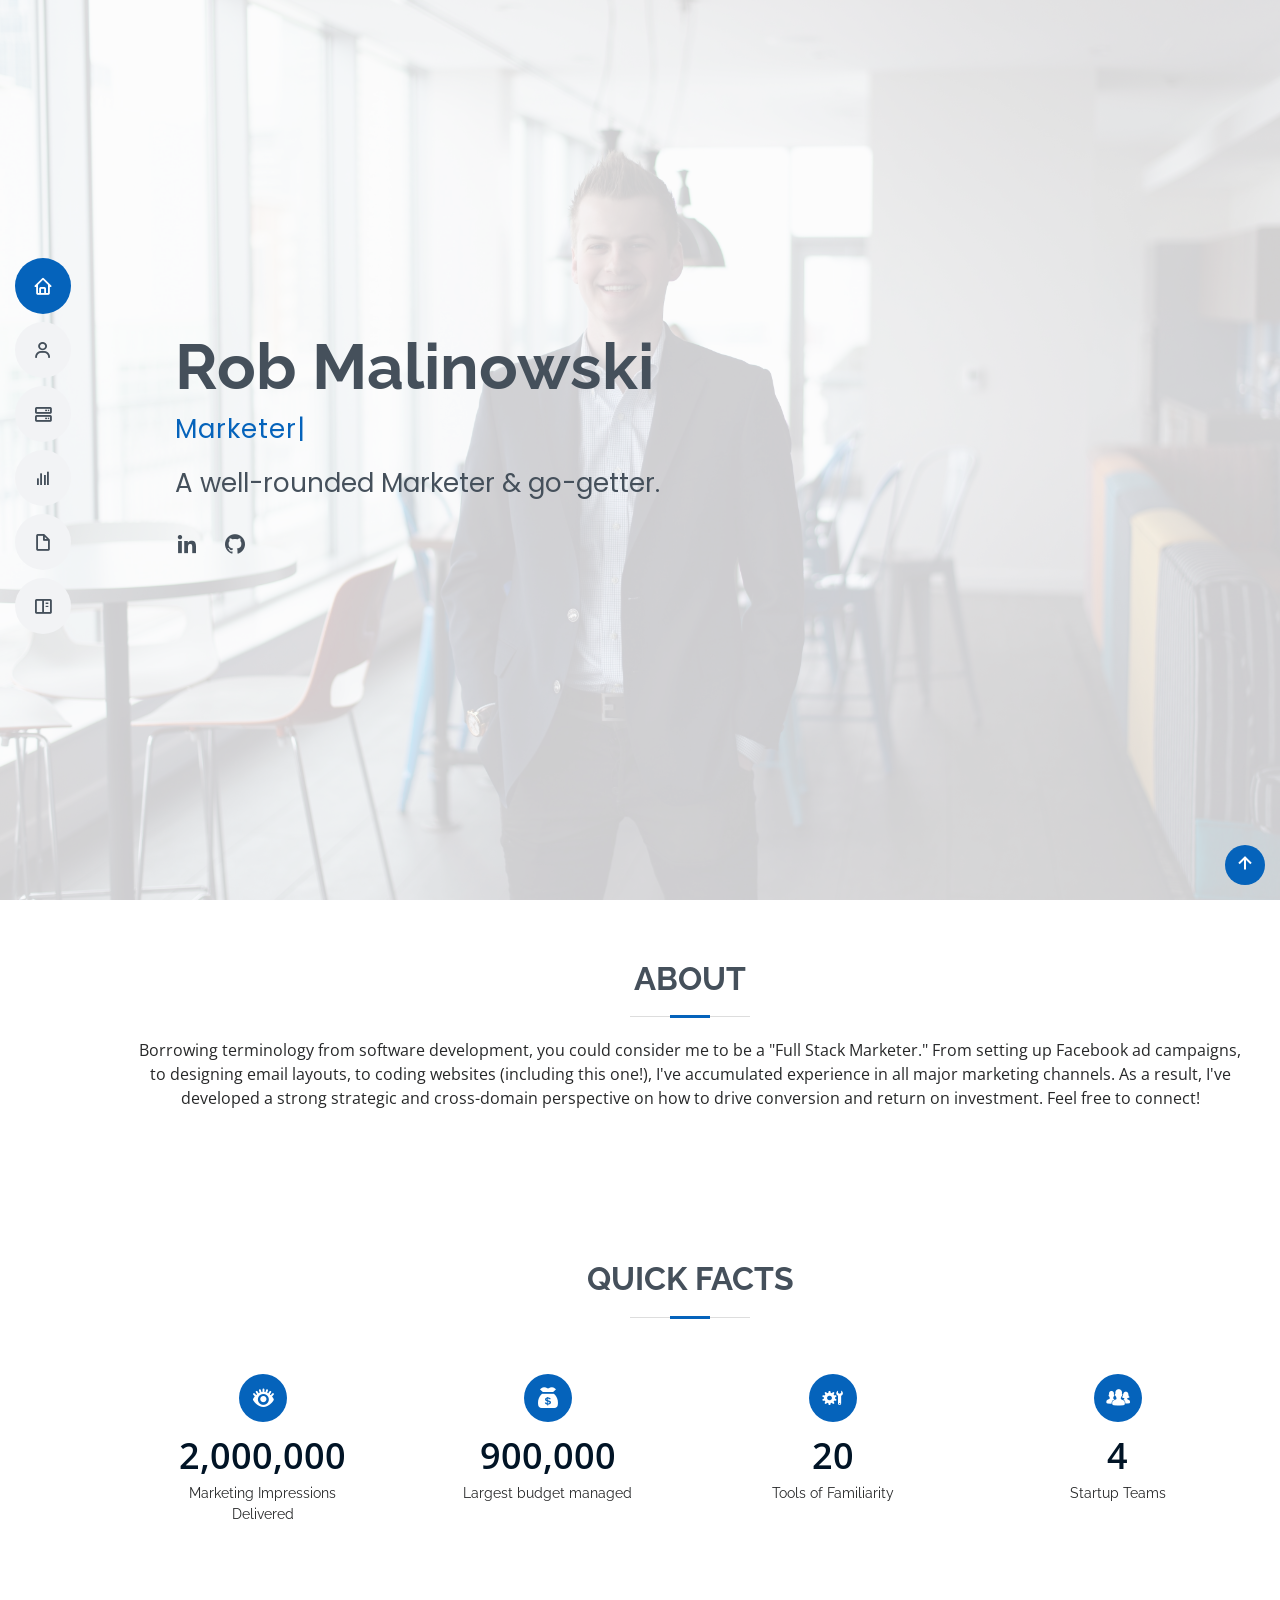
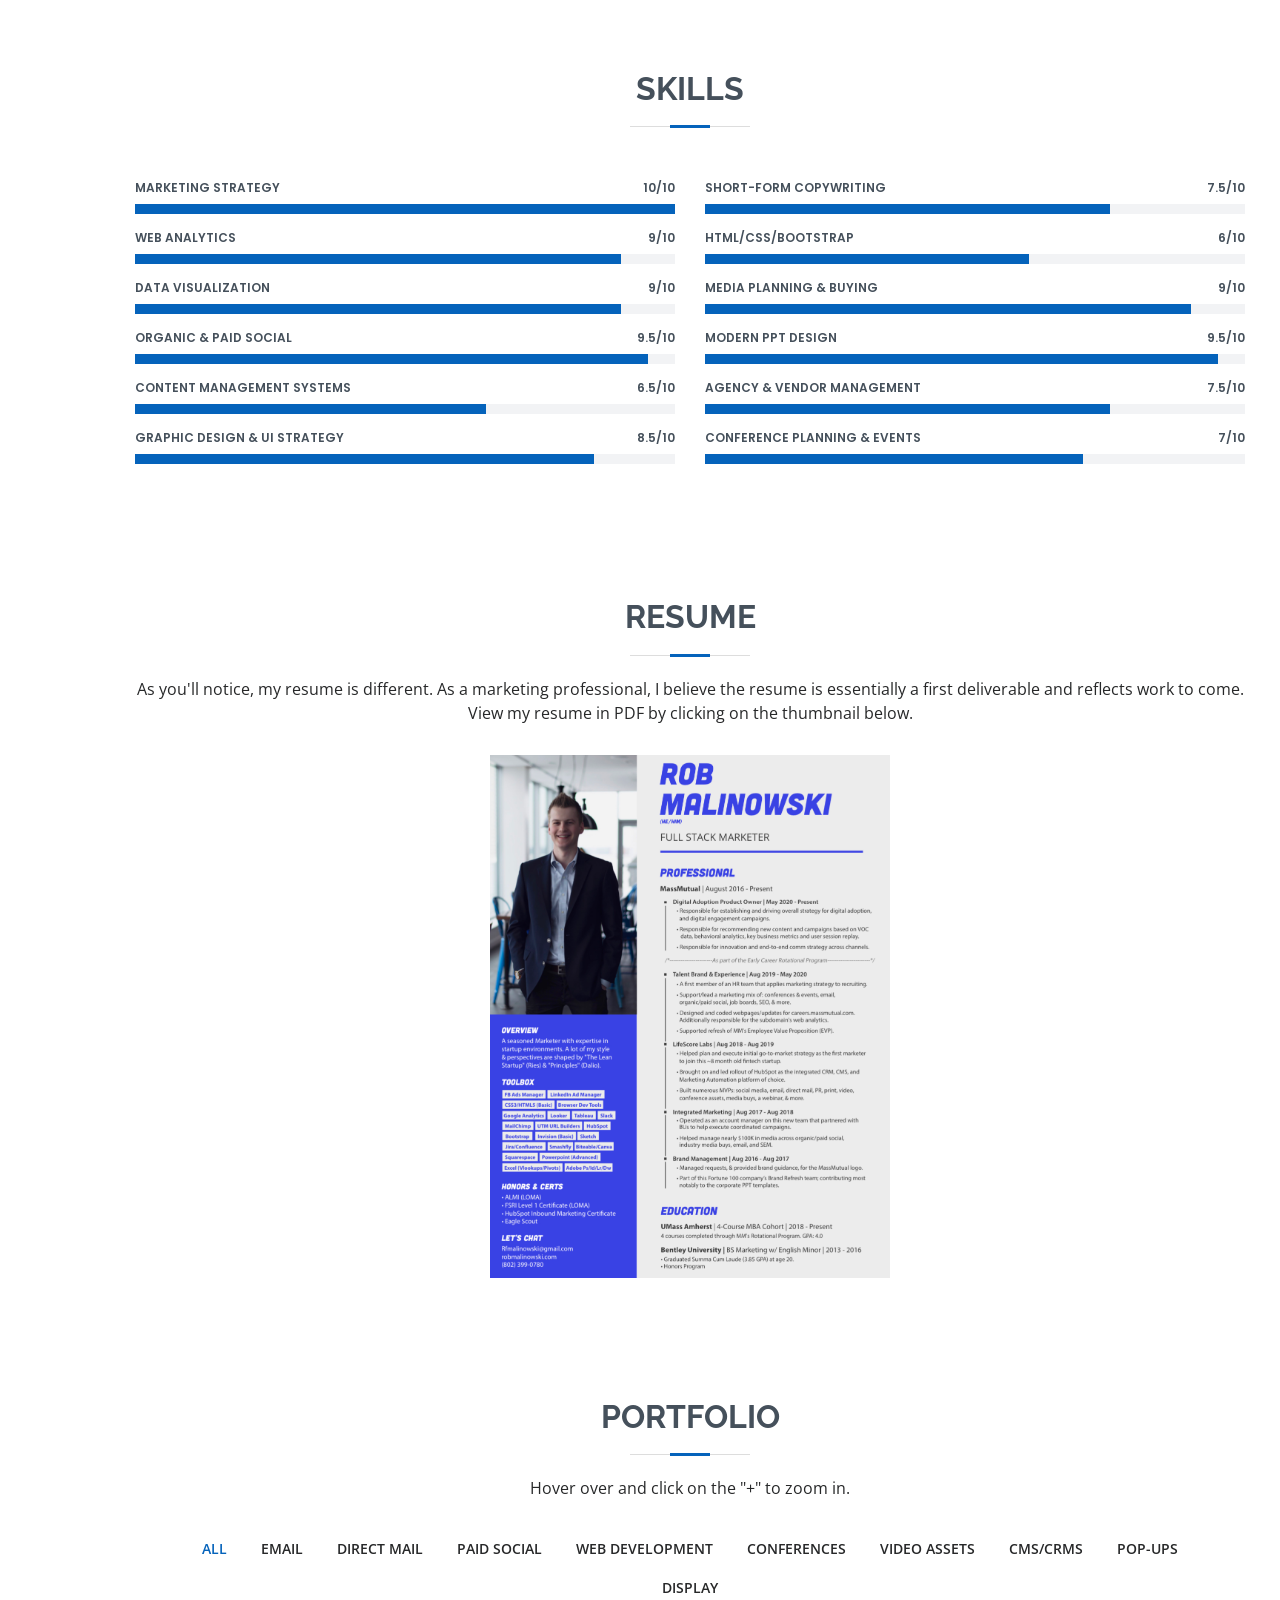
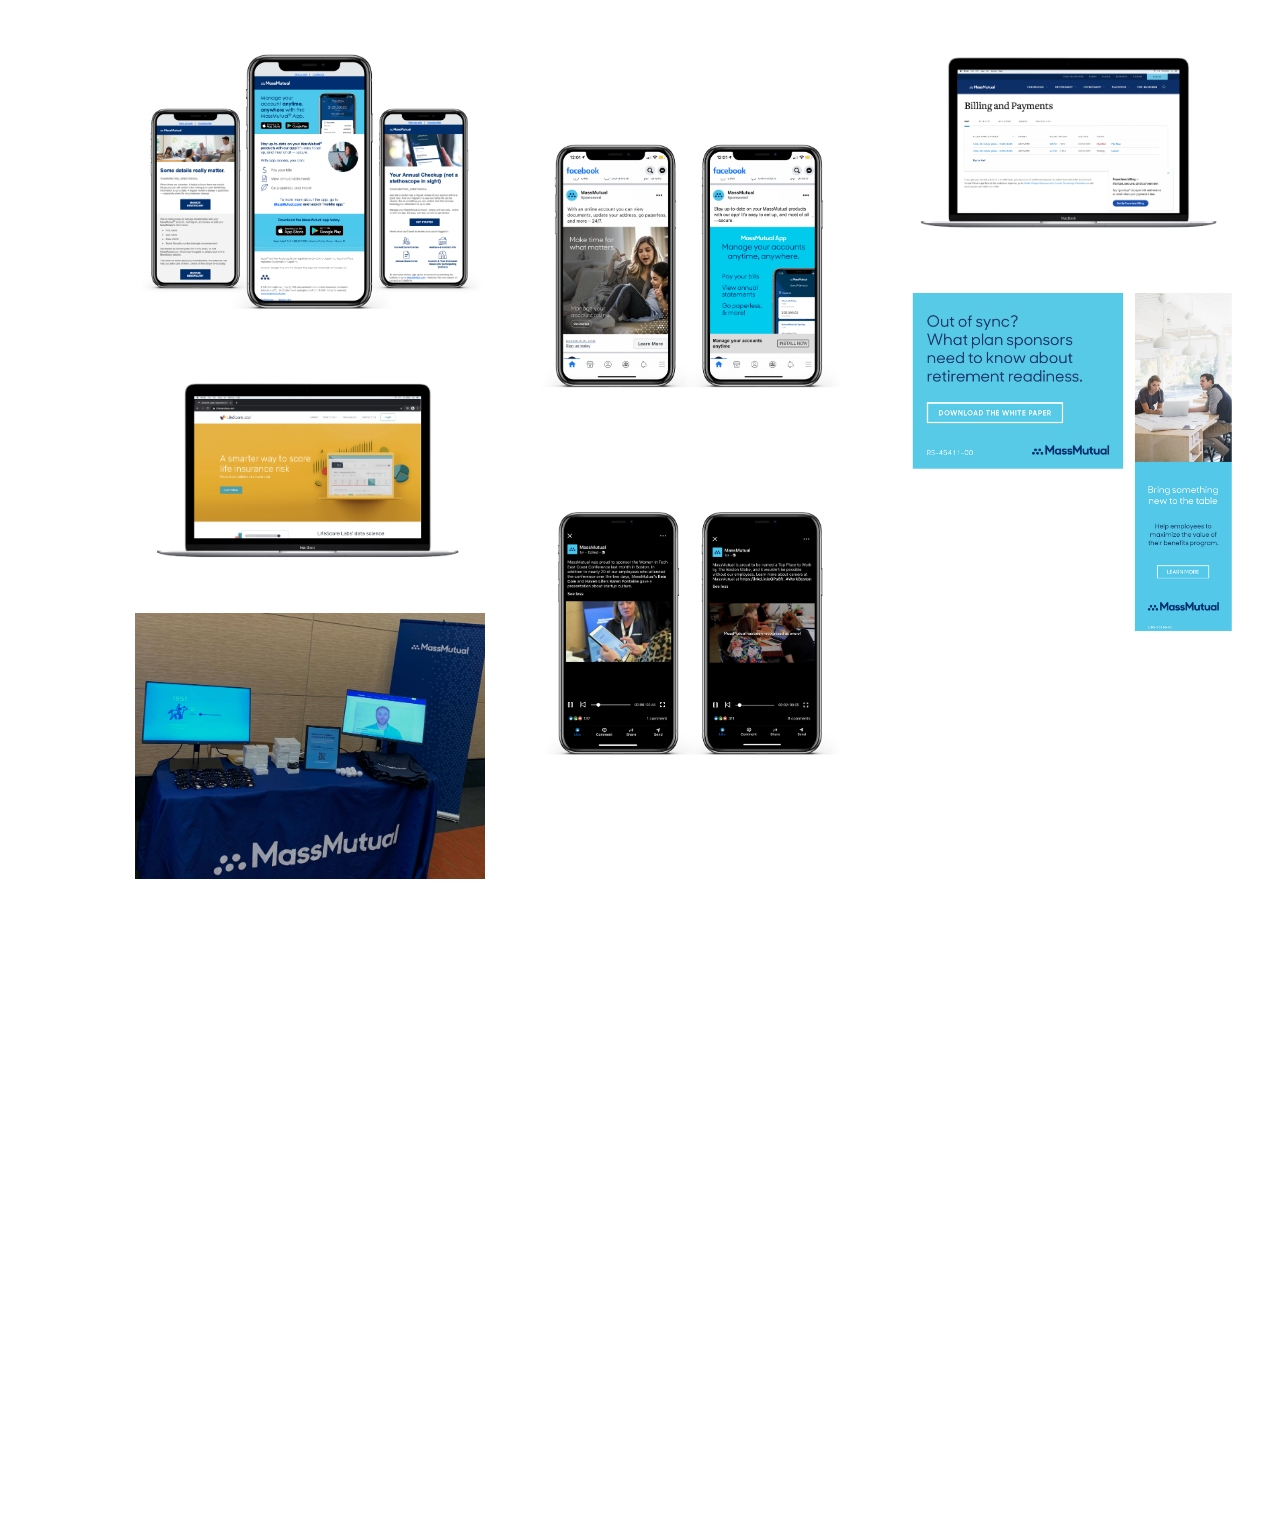
==== commit f434a254: "pdf in new tab" ====
--- a/index.html
+++ b/index.html
@@ -251,7 +251,7 @@
 
         <div class="row">
         <div class="col-12">
-			<a href="RMalinowskiResume.pdf"><img src="assets/img/rmalinowski_resume.jpg" alt="Resume Thumbnail" style="width:400px; max-width:100%; display:block; margin:auto; text-align:center"></a>
+			<a href="RMalinowskiResume.pdf" target="_tab"><img src="assets/img/rmalinowski_resume.jpg" alt="Resume Thumbnail" style="width:400px; max-width:100%; display:block; margin:auto; text-align:center"></a>
 			
 			</div></div></div></section>
 
--- a/assets/css/style.css
+++ b/assets/css/style.css
@@ -868,6 +868,7 @@
   right: -5px;
   position: relative;
   top: 10px;
+	line-height:0;
 }
 
 .testimonials .testimonial-item p {
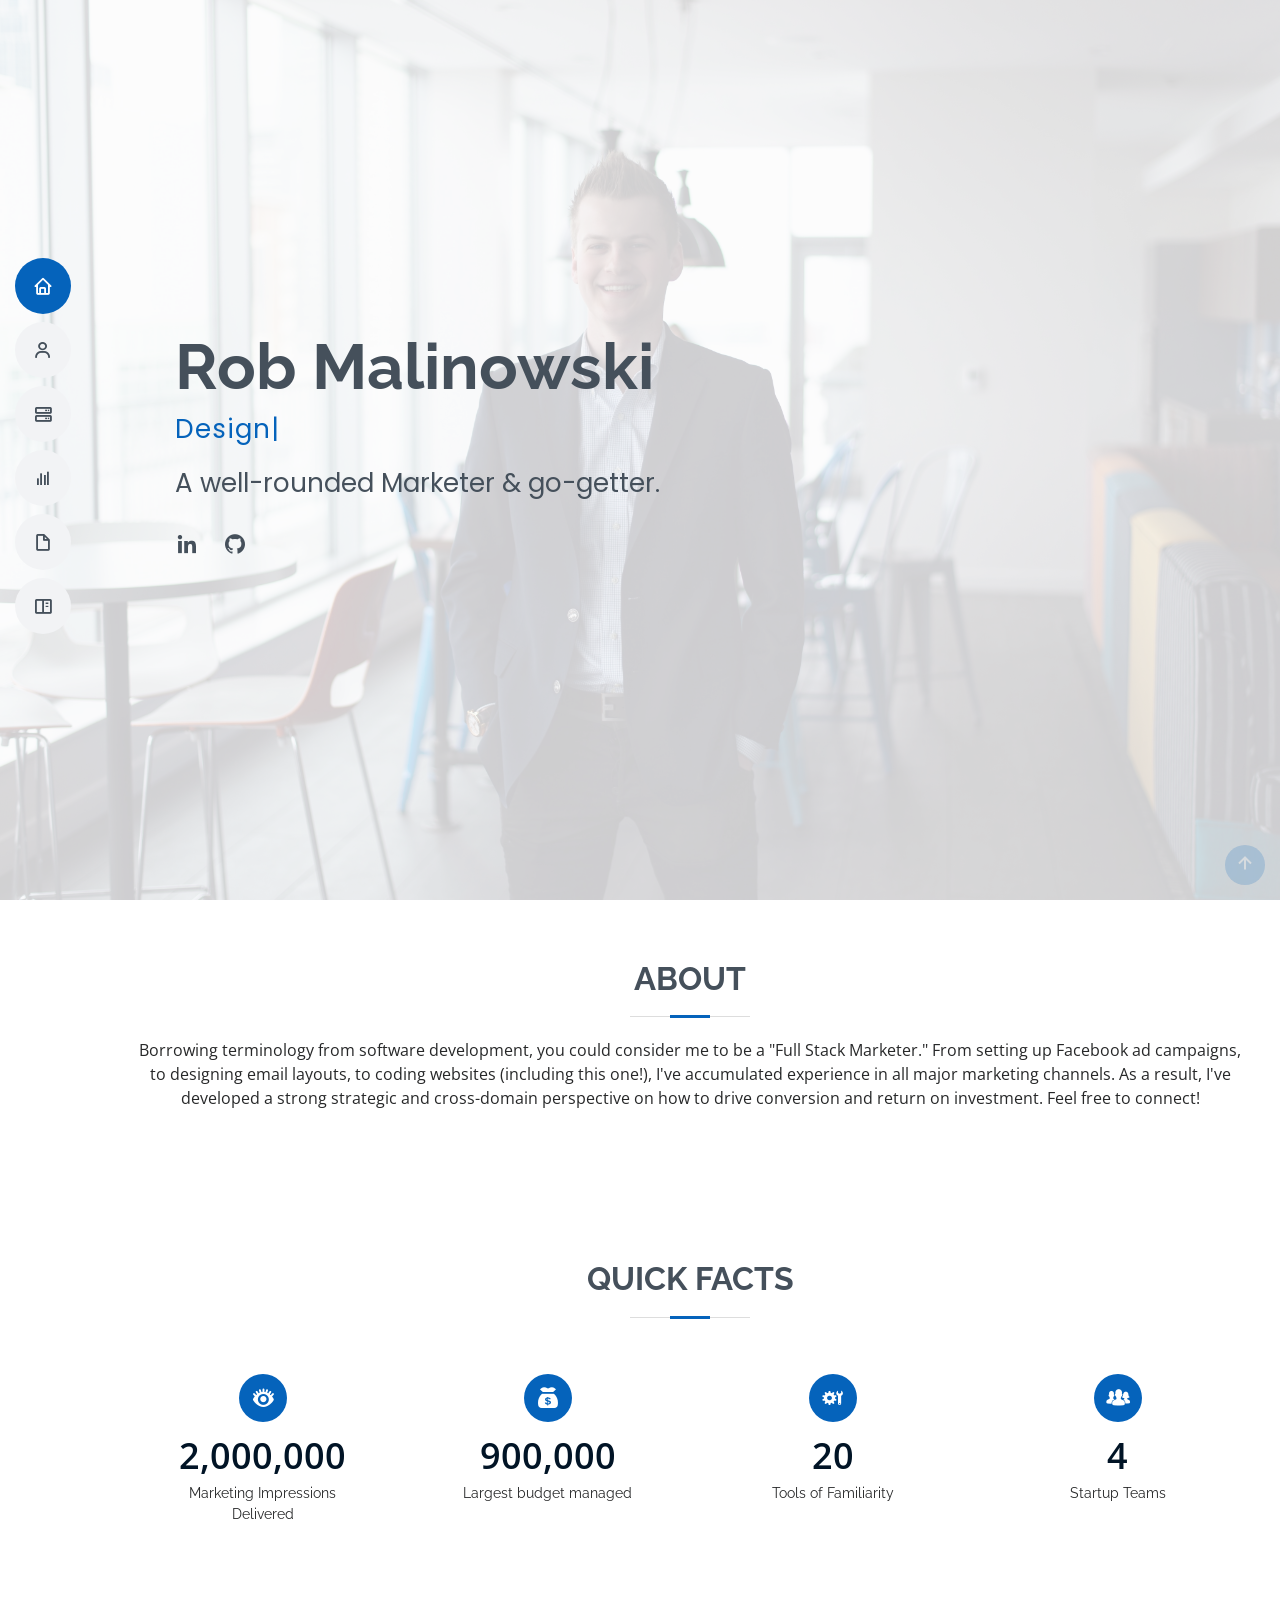
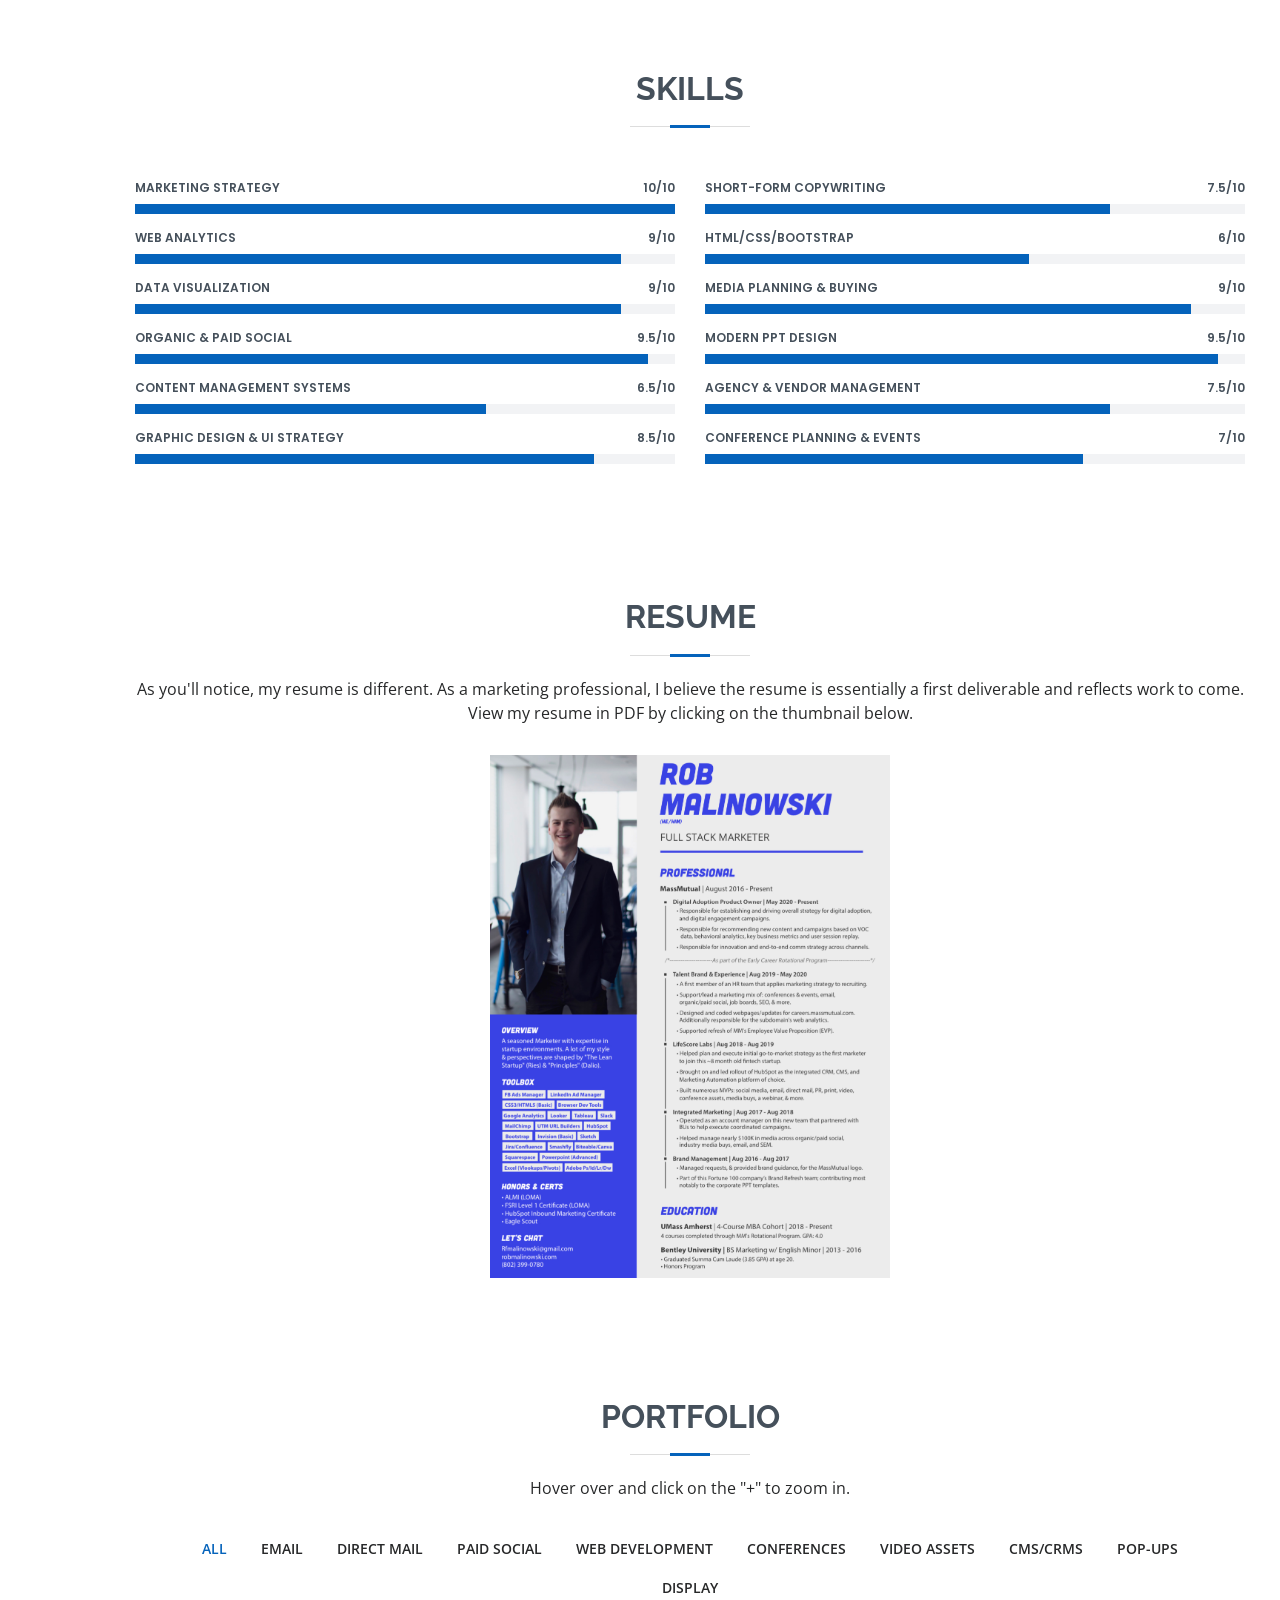
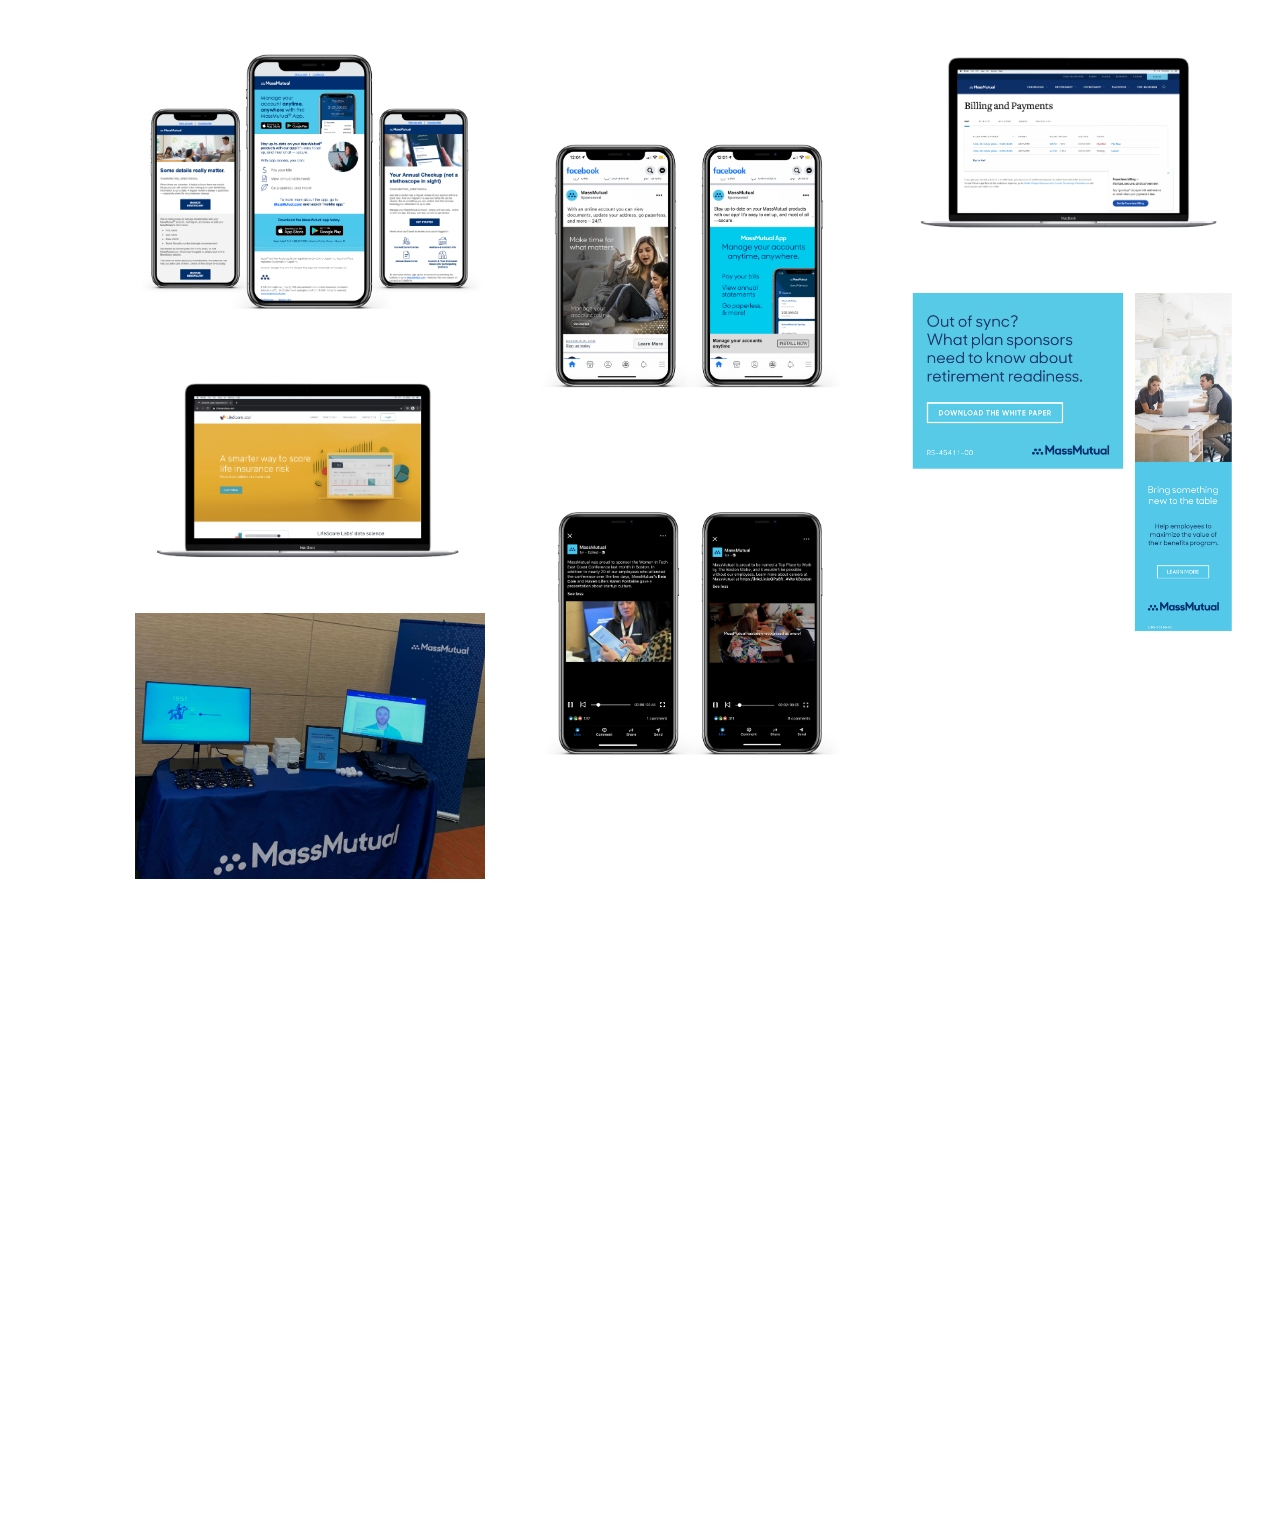
==== commit e04738da: "new tab attempt 2" ====
--- a/index.html
+++ b/index.html
@@ -251,7 +251,7 @@
 
         <div class="row">
         <div class="col-12">
-			<a href="RMalinowskiResume.pdf" target="_tab"><img src="assets/img/rmalinowski_resume.jpg" alt="Resume Thumbnail" style="width:400px; max-width:100%; display:block; margin:auto; text-align:center"></a>
+			<a href="RMalinowskiResume.pdf" target="_blank"><img src="assets/img/rmalinowski_resume.jpg" alt="Resume Thumbnail" style="width:400px; max-width:100%; display:block; margin:auto; text-align:center"></a>
 			
 			</div></div></div></section>
 
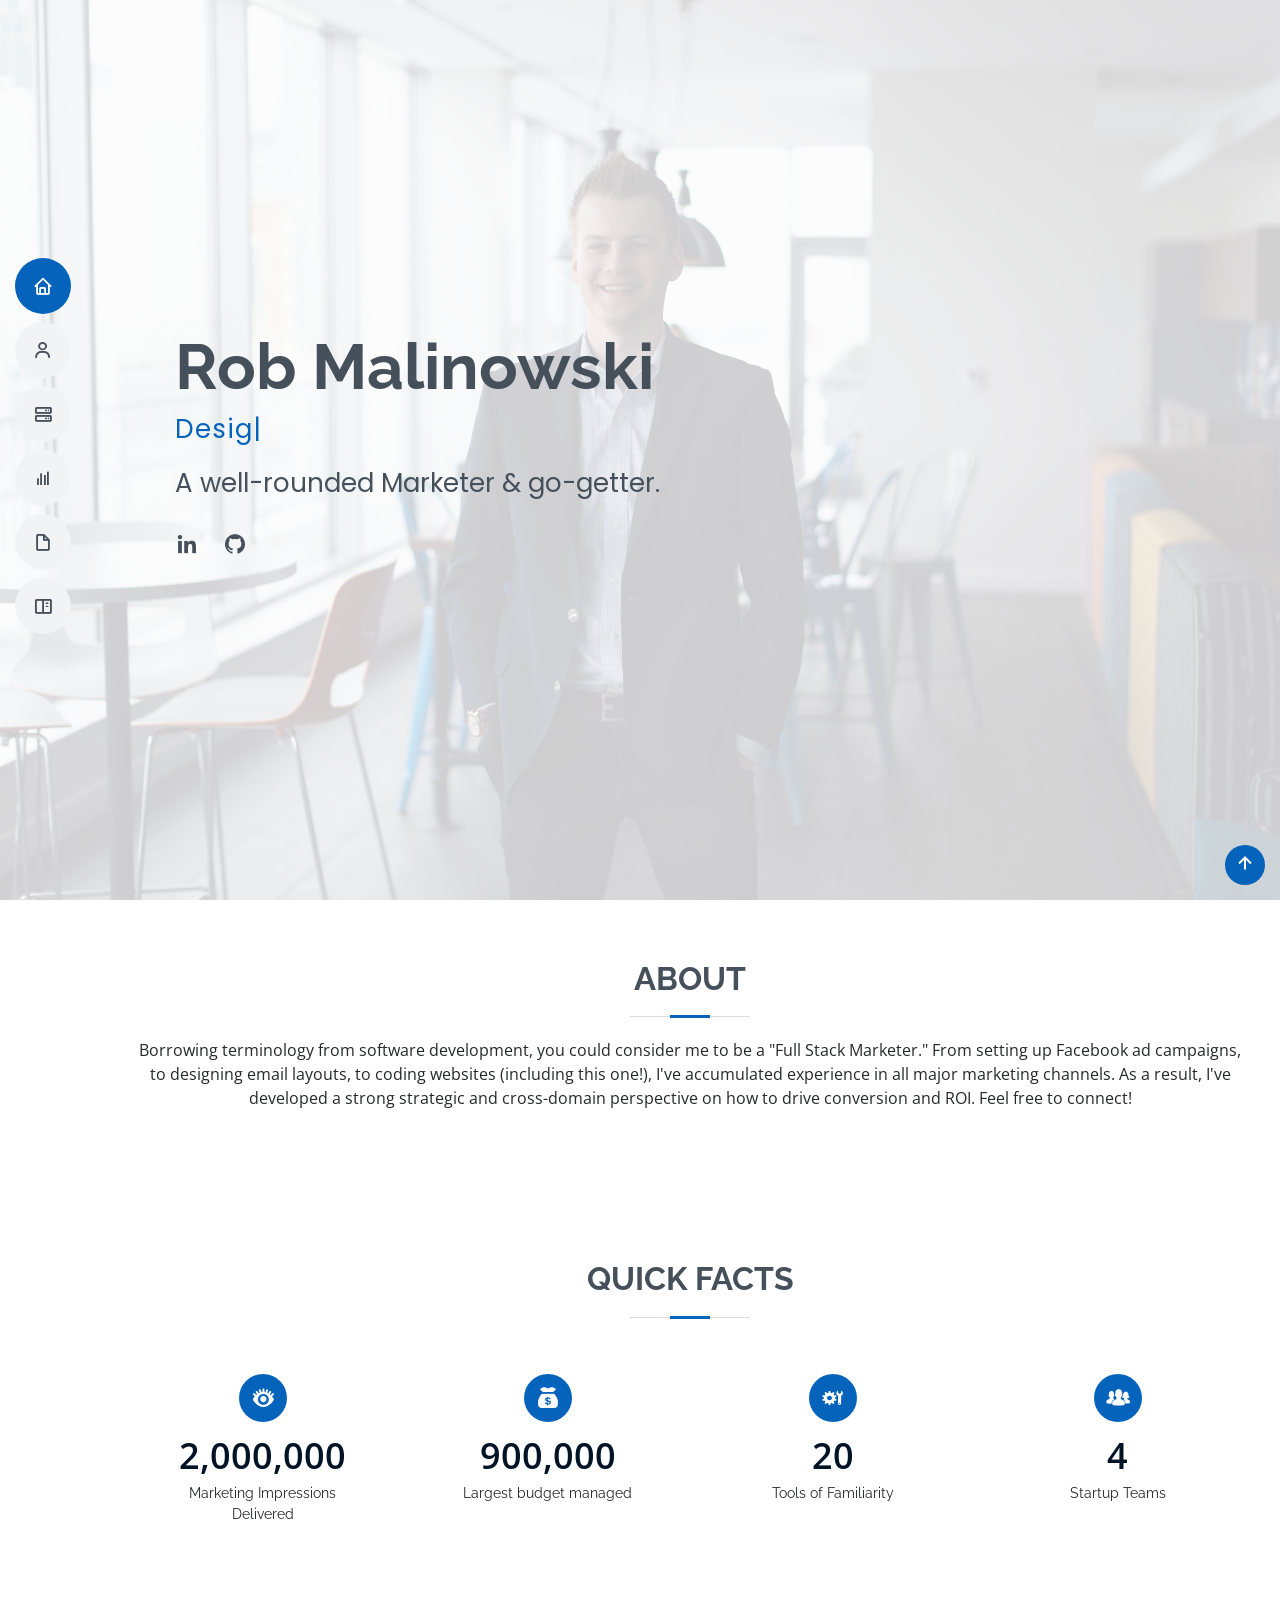
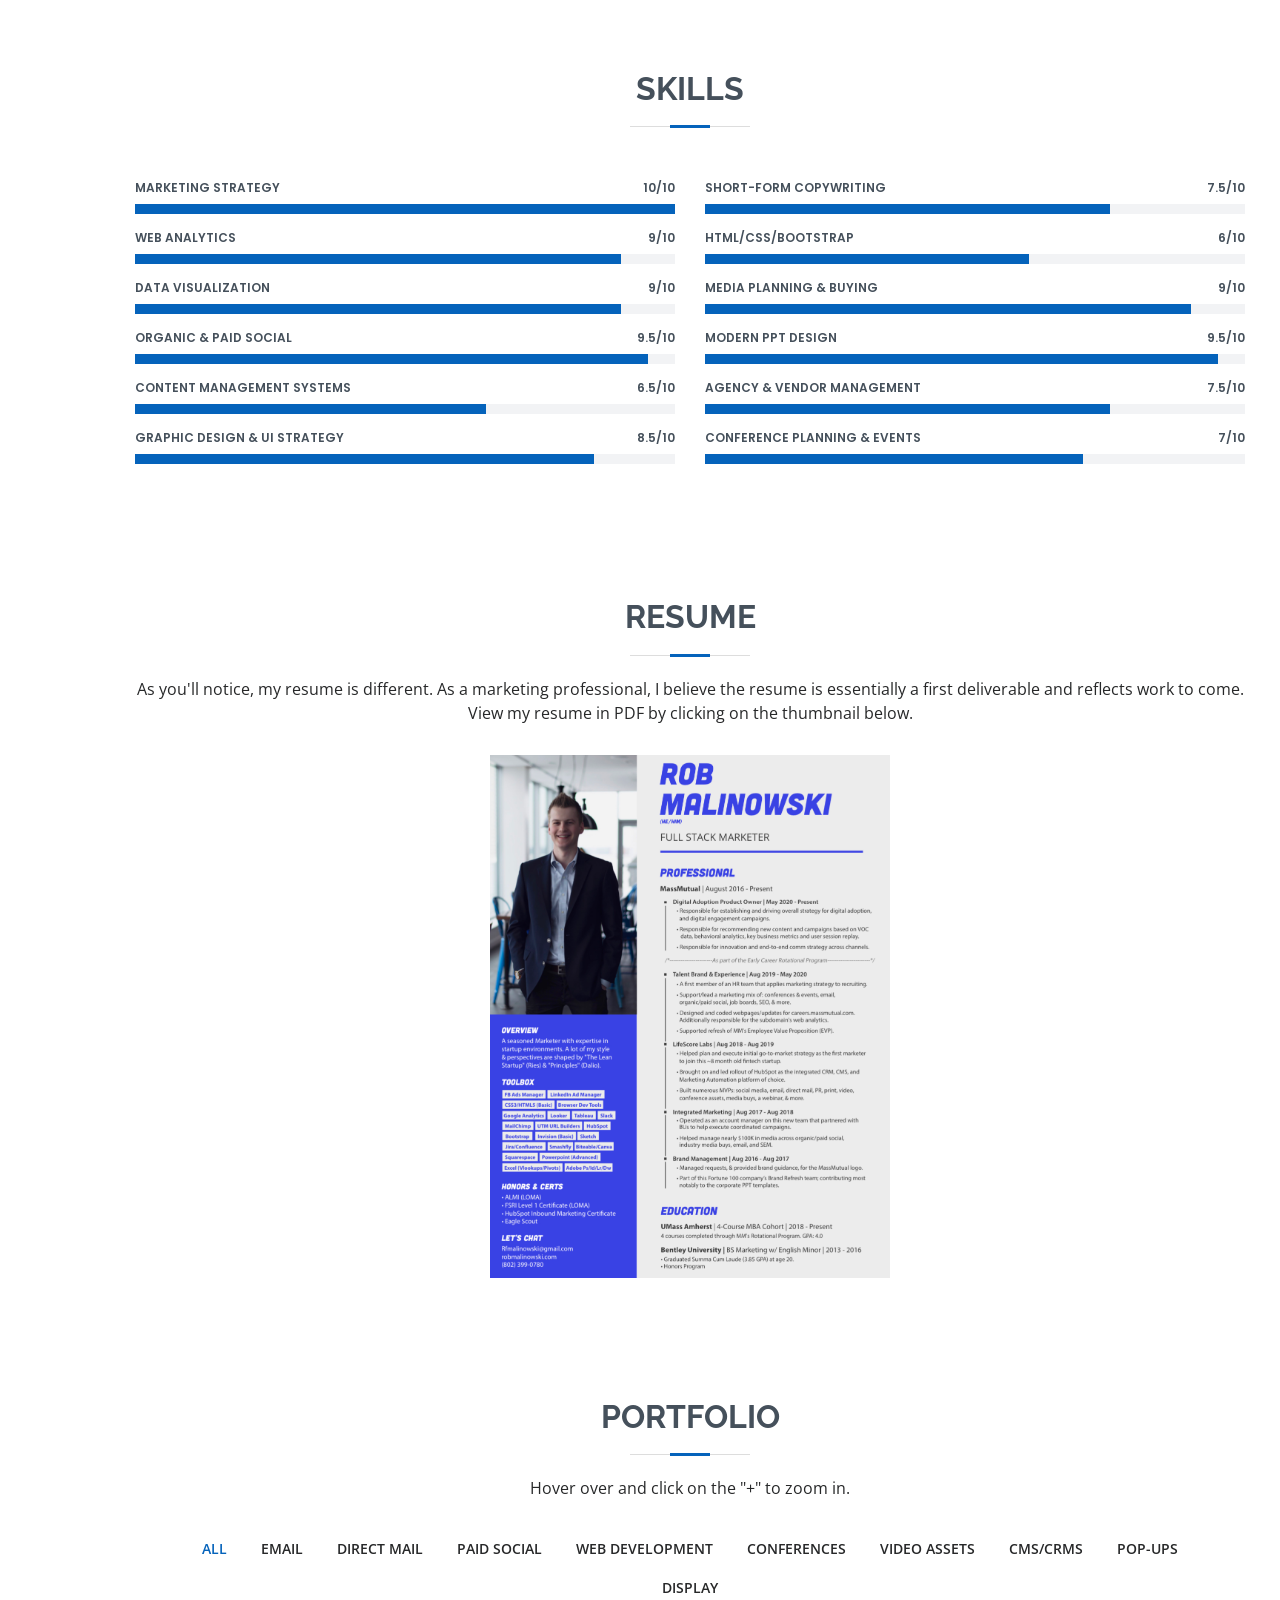
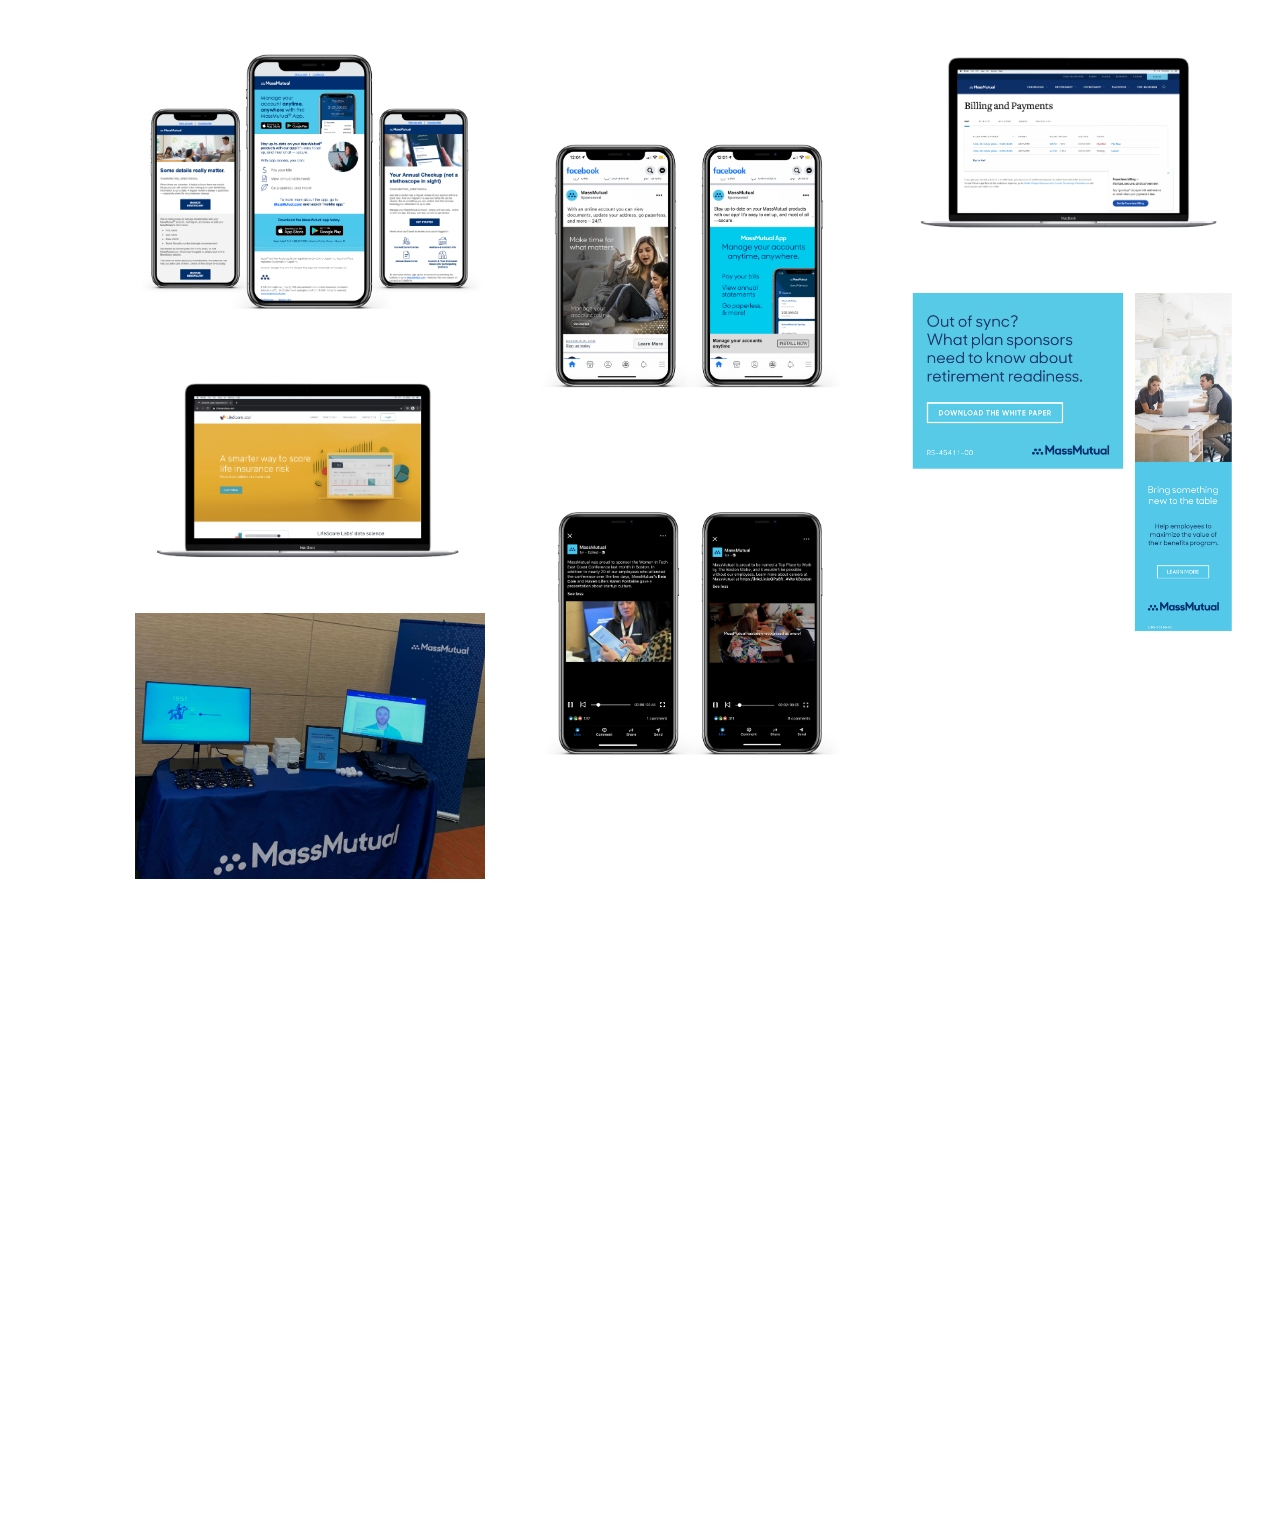
==== commit 8d02d788: "copy updates" ====
--- a/index.html
+++ b/index.html
@@ -61,7 +61,7 @@
   <section id="hero" class="d-flex flex-column justify-content-center">
     <div class="container" data-aos="zoom-in" data-aos-delay="100">
       <h1>Rob Malinowski</h1>
-      <p><span class="typed" data-typed-items="Marketer, Designer, Developer, UI/UX advocate, Product Manager, Data Visualizer"></span></p>
+      <p><span class="typed" data-typed-items="Marketer, Designer, Developer, UI/UX advocate, Product Manager, Copywriter, Data Visualizer"></span></p>
 		<p>A well-rounded Marketer &amp; go-getter.</p>
       <div class="social-links">
         <a href="https://www.linkedin.com/in/robertmalinowski" class="linkedin"><i class="bx bxl-linkedin"></i></a>
@@ -78,7 +78,7 @@
 
         <div class="section-title">
           <h2>About</h2>
-          <p>Borrowing terminology from software development, you could consider me to be a "Full Stack Marketer." From setting up Facebook ad campaigns, to designing email layouts, to coding websites (including this one!), I've accumulated experience in all major marketing channels. As a result, I've developed a strong strategic and cross-domain perspective on how to drive conversion and return on investment. 
+          <p>Borrowing terminology from software development, you could consider me to be a "Full Stack Marketer." From setting up Facebook ad campaigns, to designing email layouts, to coding websites (including this one!), I've accumulated experience in all major marketing channels. As a result, I've developed a strong strategic and cross-domain perspective on how to drive conversion and ROI. 
 			  Feel free to connect!</p>
         </div>
 
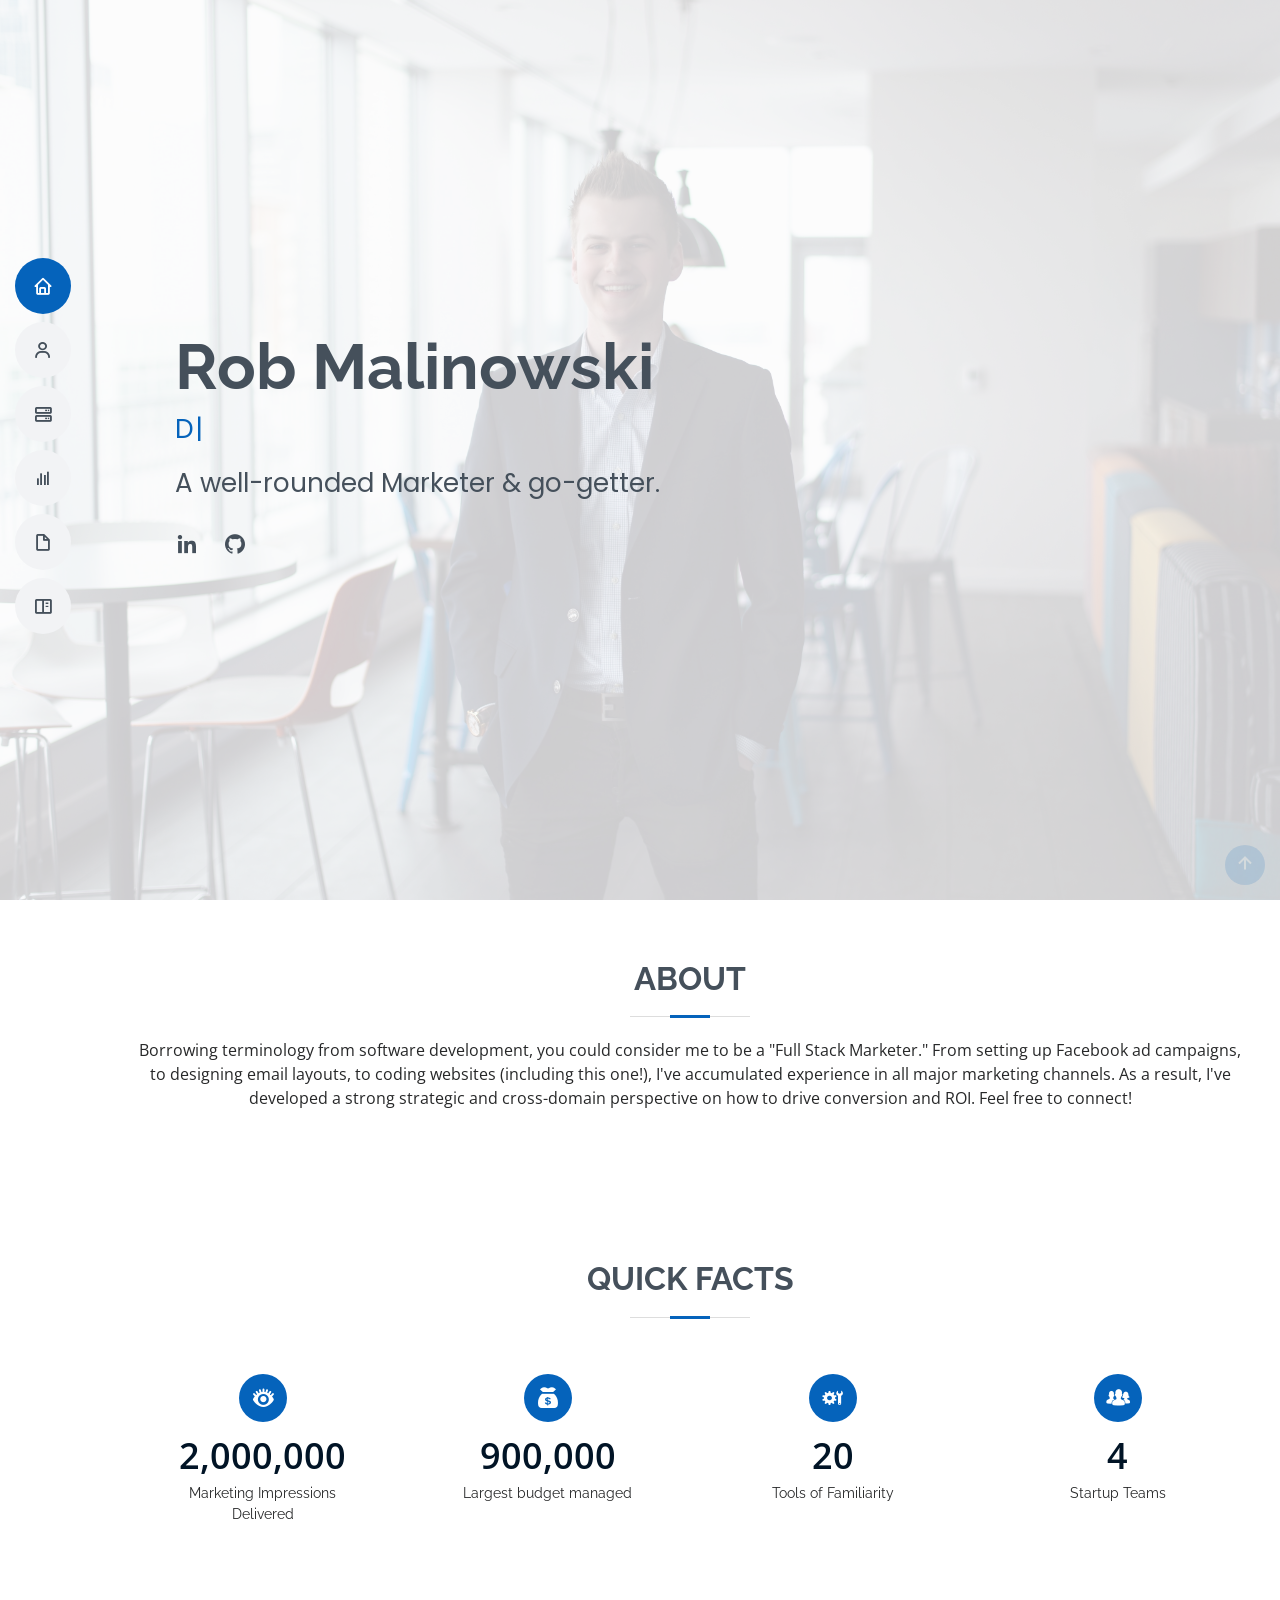
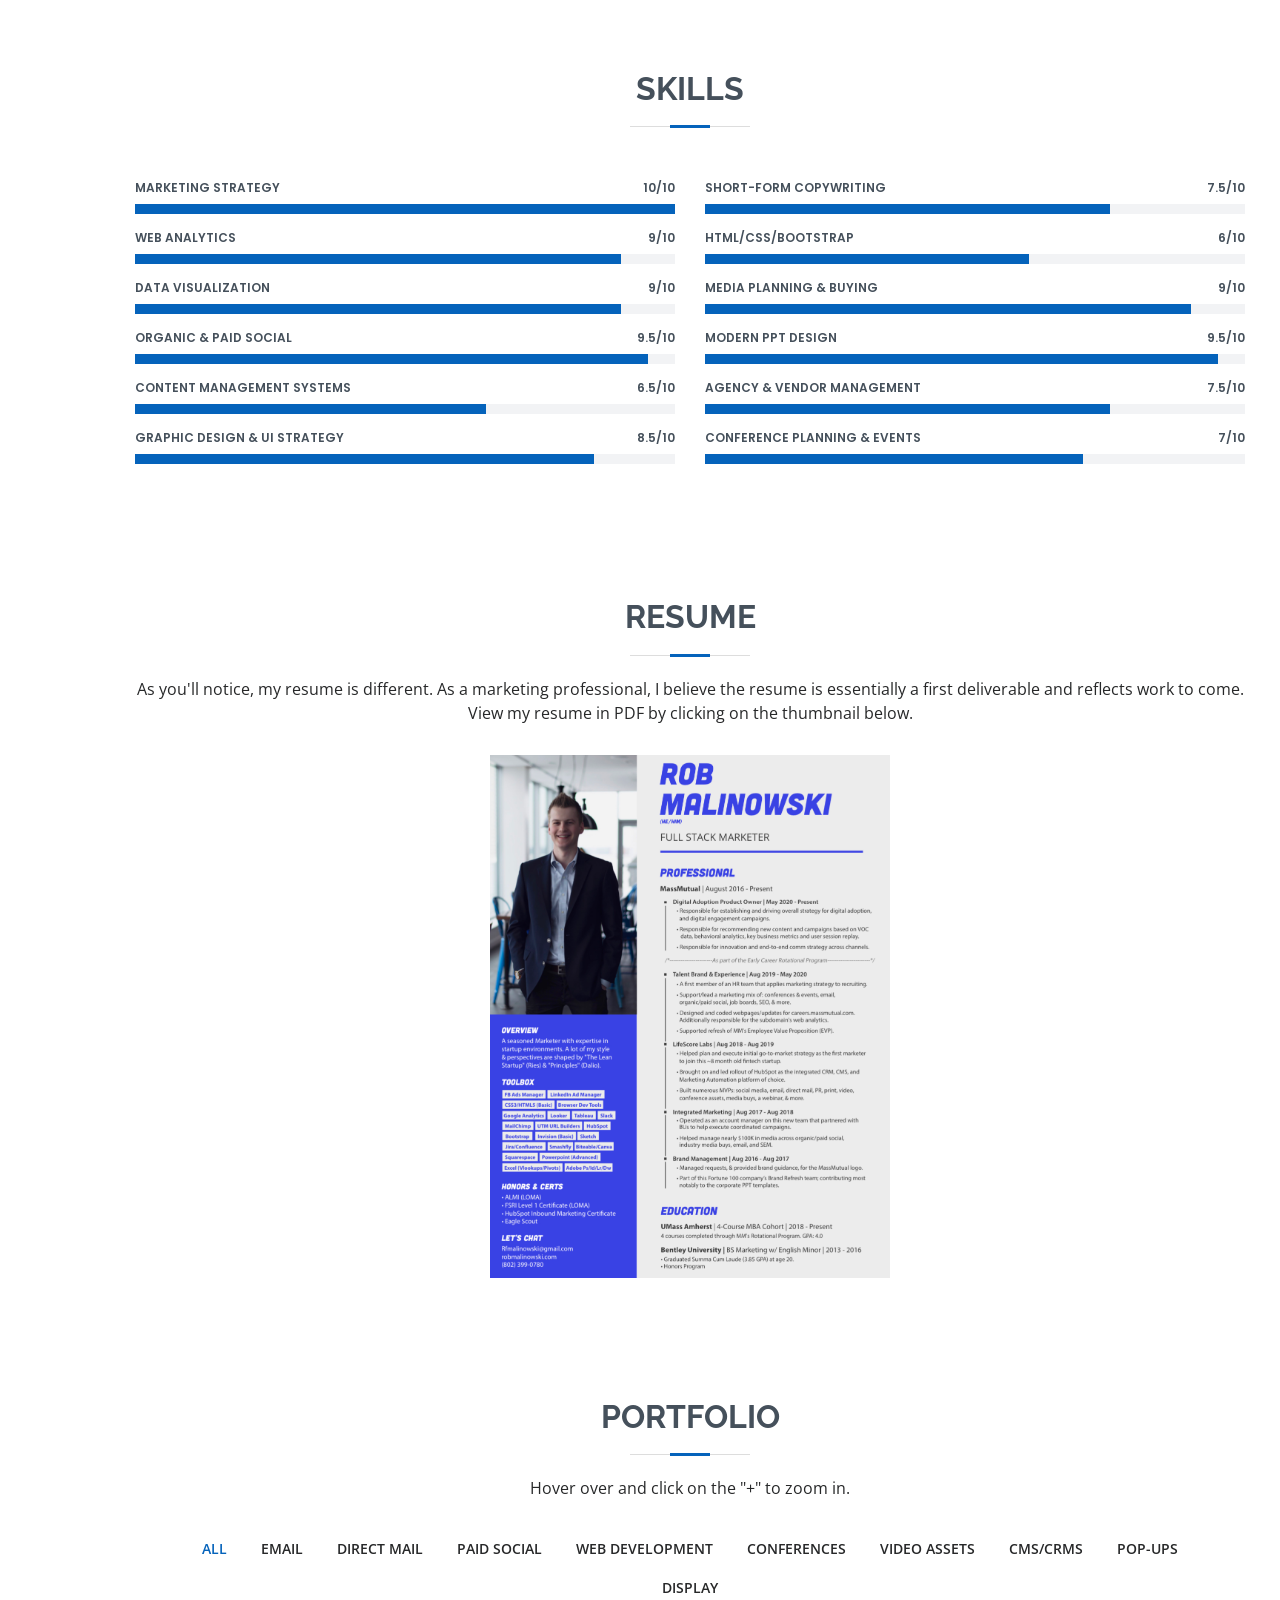
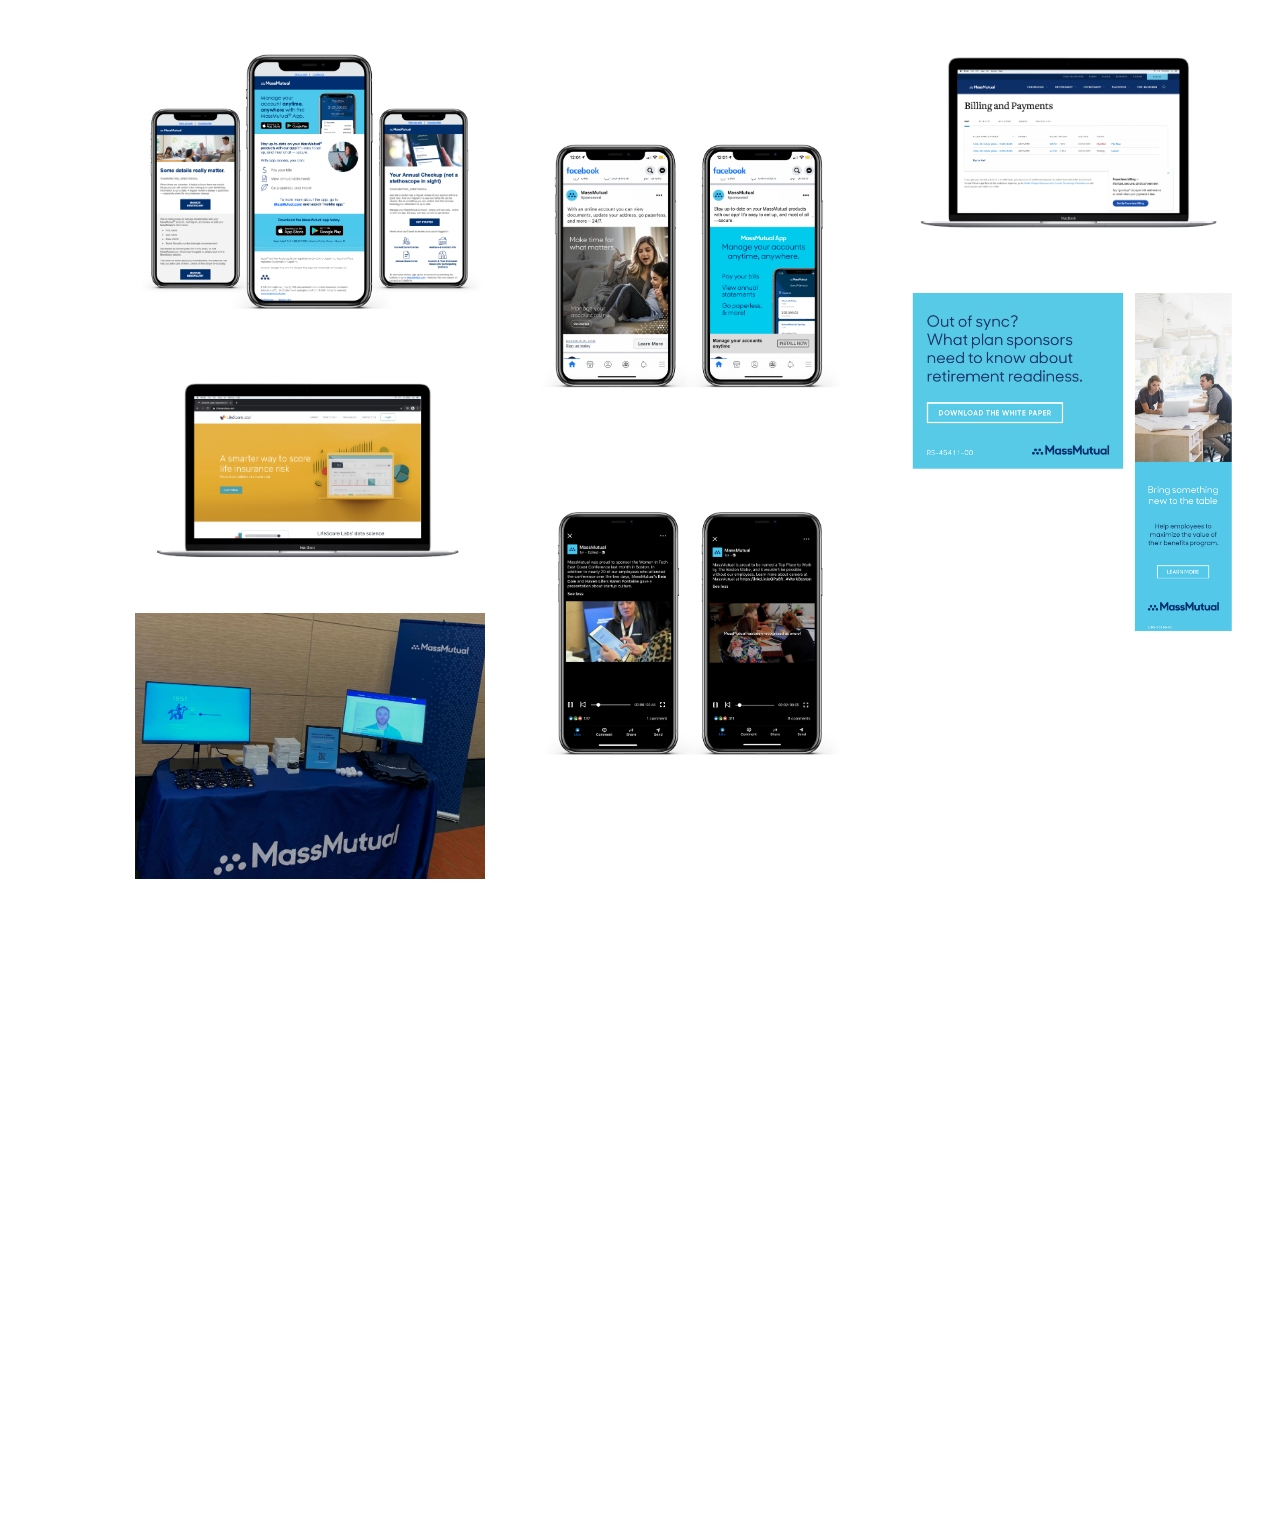
==== commit 32833af8: "Linkedin Metas" ====
--- a/index.html
+++ b/index.html
@@ -9,6 +9,10 @@
  <meta name="description" 
 content="The website for marketing professional Rob Malinowski">
   <meta content="" name="keywords">
+<meta property="og:title" content="Rob Malinowski"/>
+<meta property="og:image' content='www.robmalinowski.com/Thumbnail.png"/>
+<meta property="og:description" content="The website for marketing professional Rob Malinowski"/>
+<meta property="og:url" content="www.robmalinowski.com"/>
 
 
   <!-- Google Fonts -->
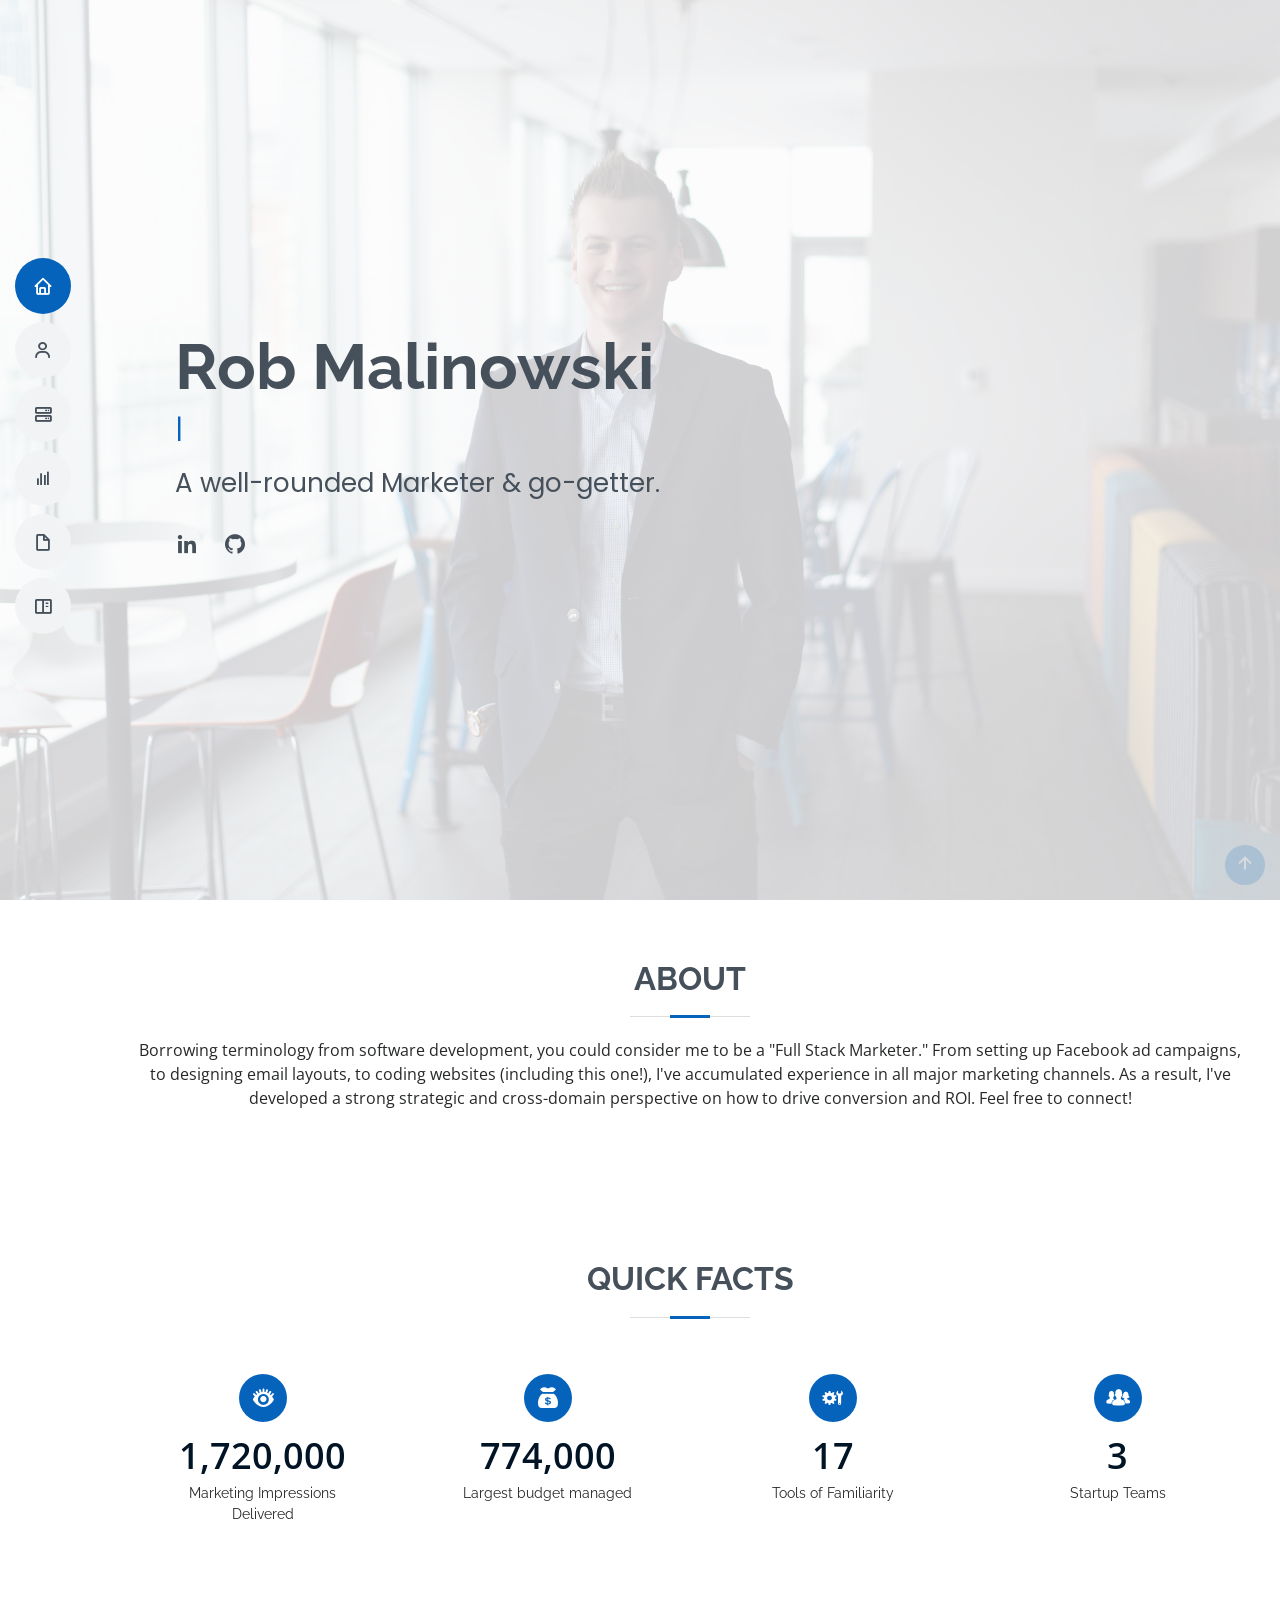
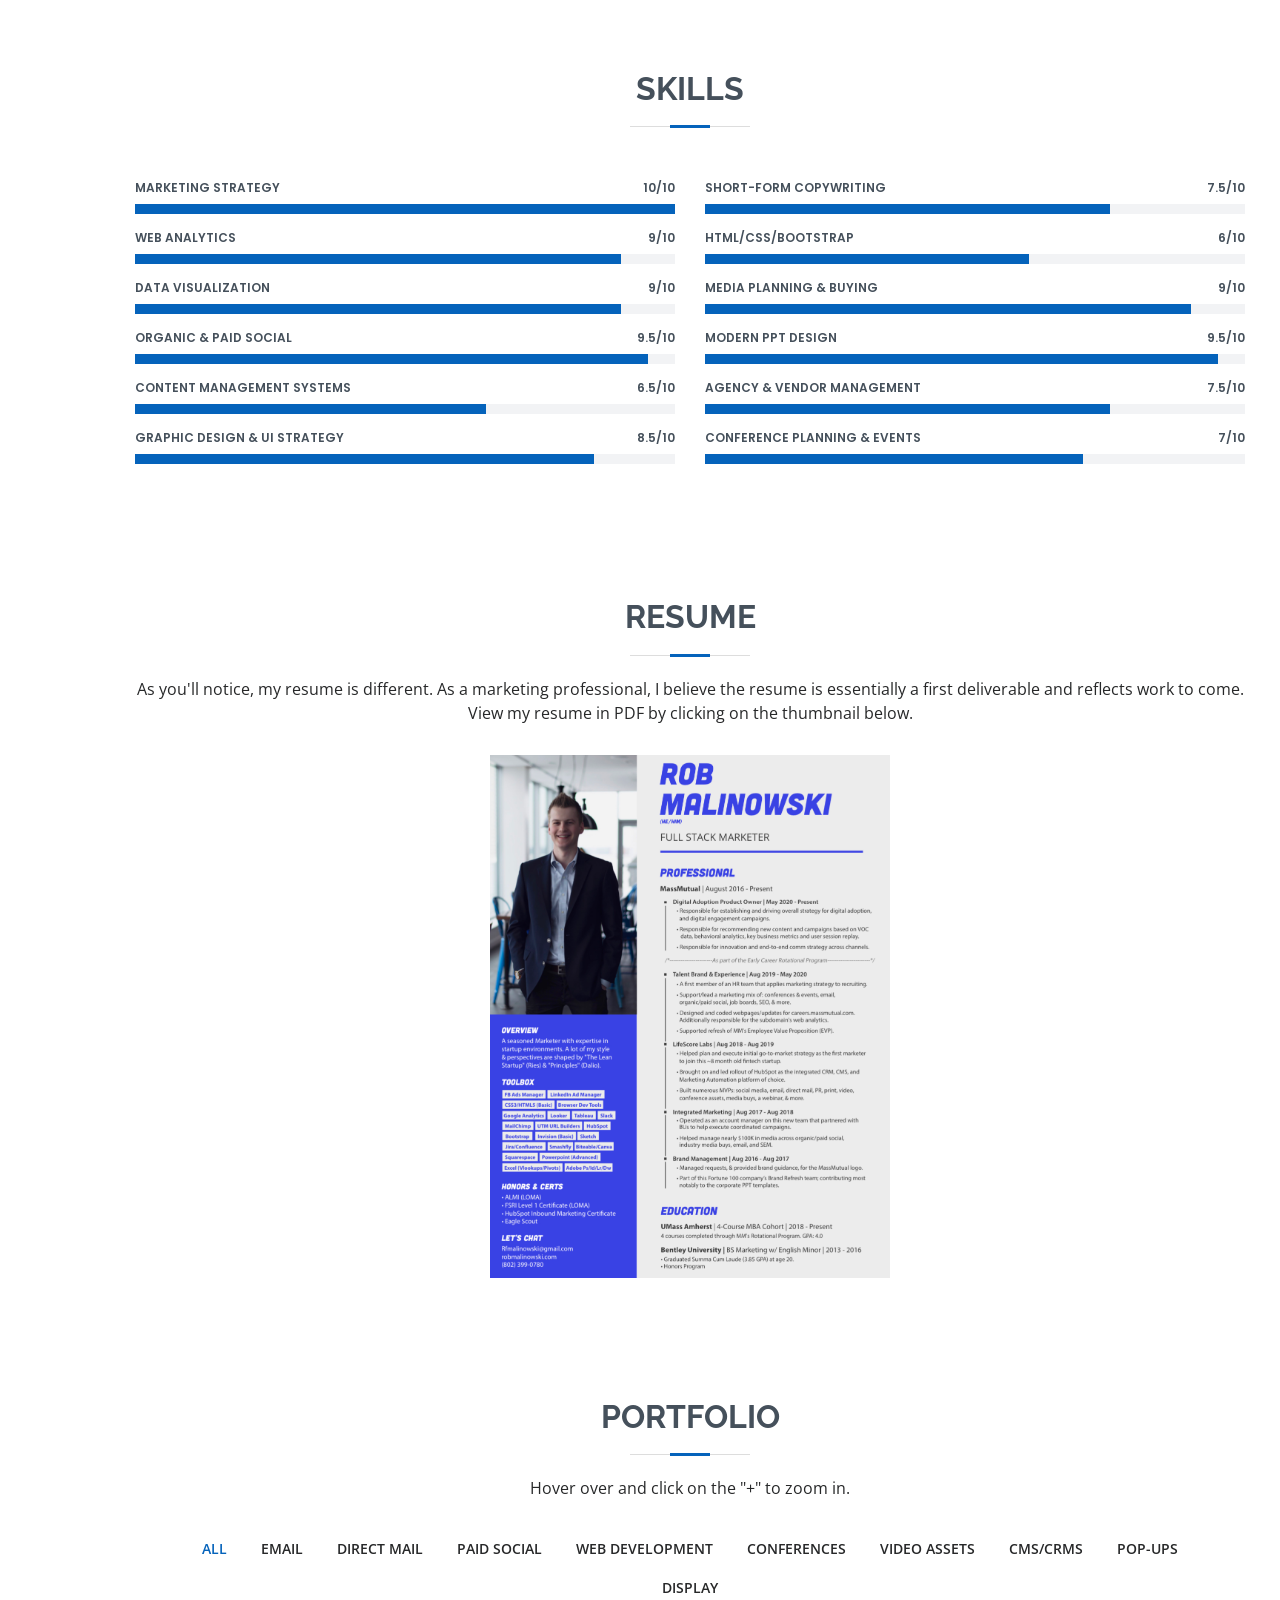
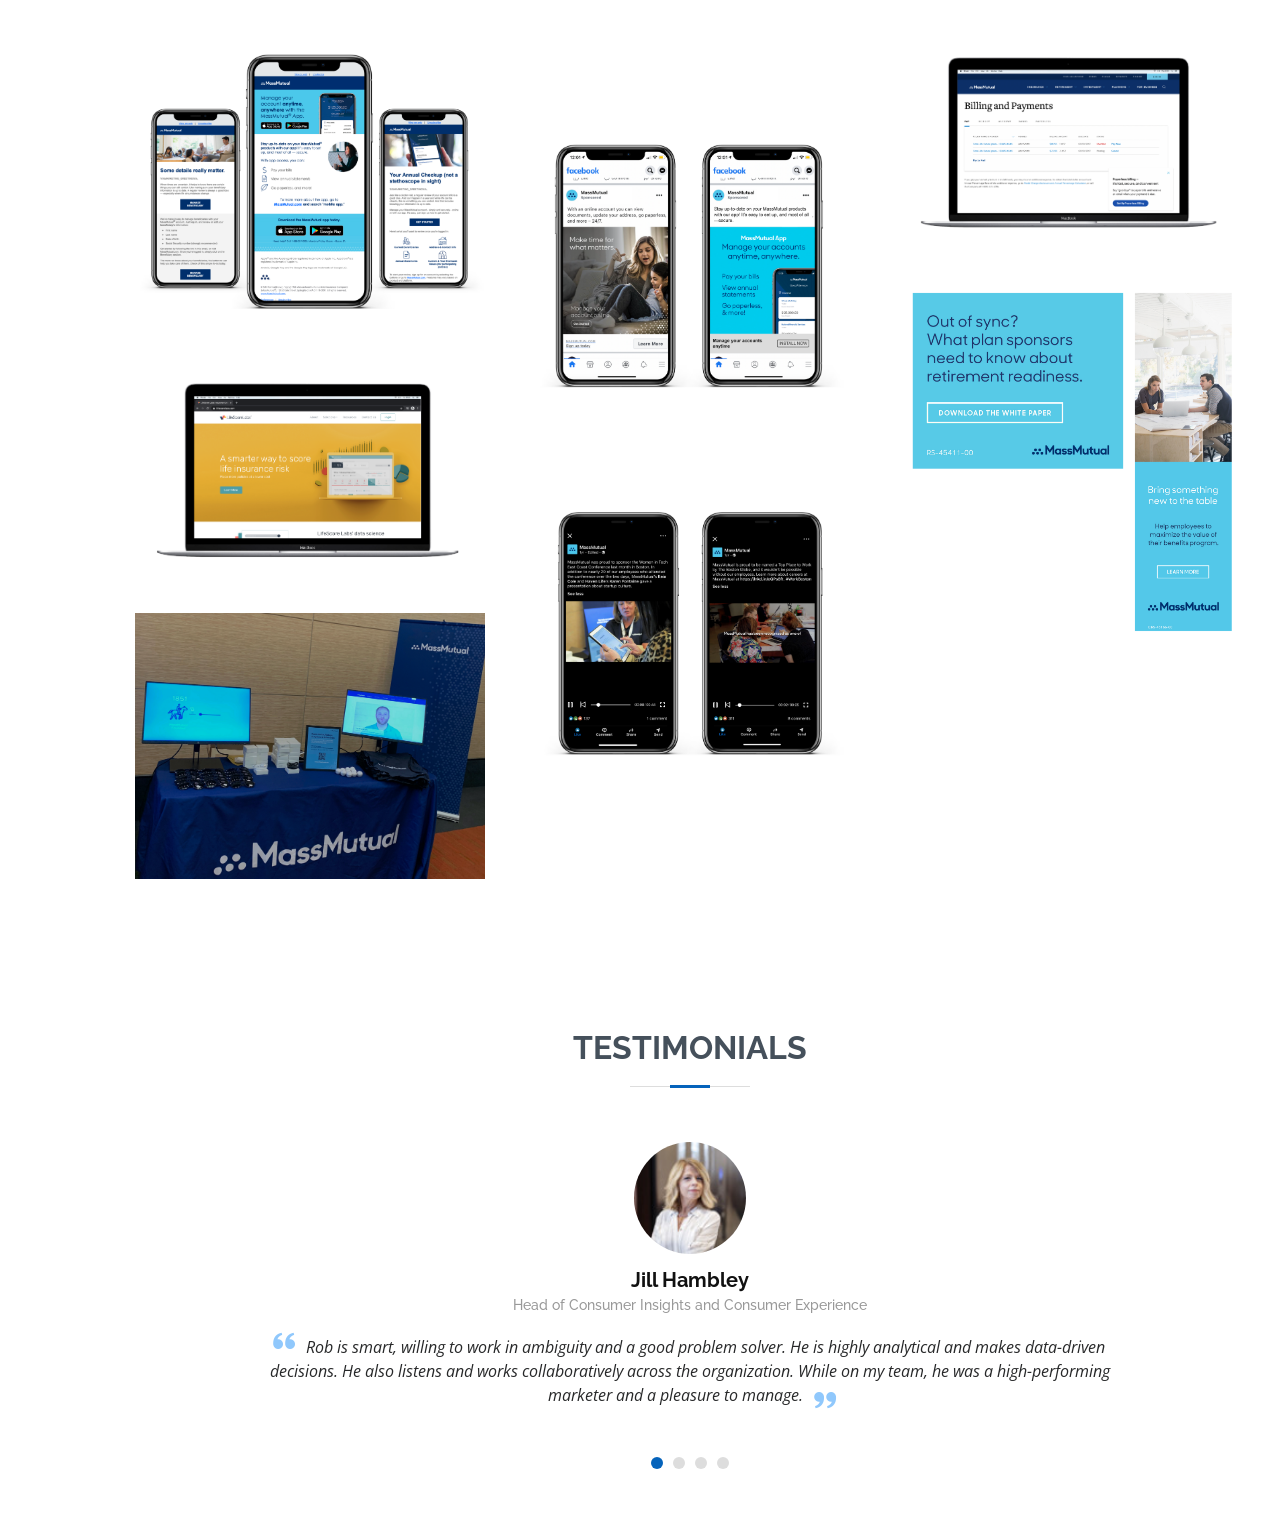
==== commit f11febcc: "LinkedIn Metas 2" ====
--- a/index.html
+++ b/index.html
@@ -10,7 +10,7 @@
 content="The website for marketing professional Rob Malinowski">
   <meta content="" name="keywords">
 <meta property="og:title" content="Rob Malinowski"/>
-<meta property="og:image' content='www.robmalinowski.com/Thumbnail.png"/>
+<meta property="og:image' content='/Thumbnail.png"/>
 <meta property="og:description" content="The website for marketing professional Rob Malinowski"/>
 <meta property="og:url" content="www.robmalinowski.com"/>
 
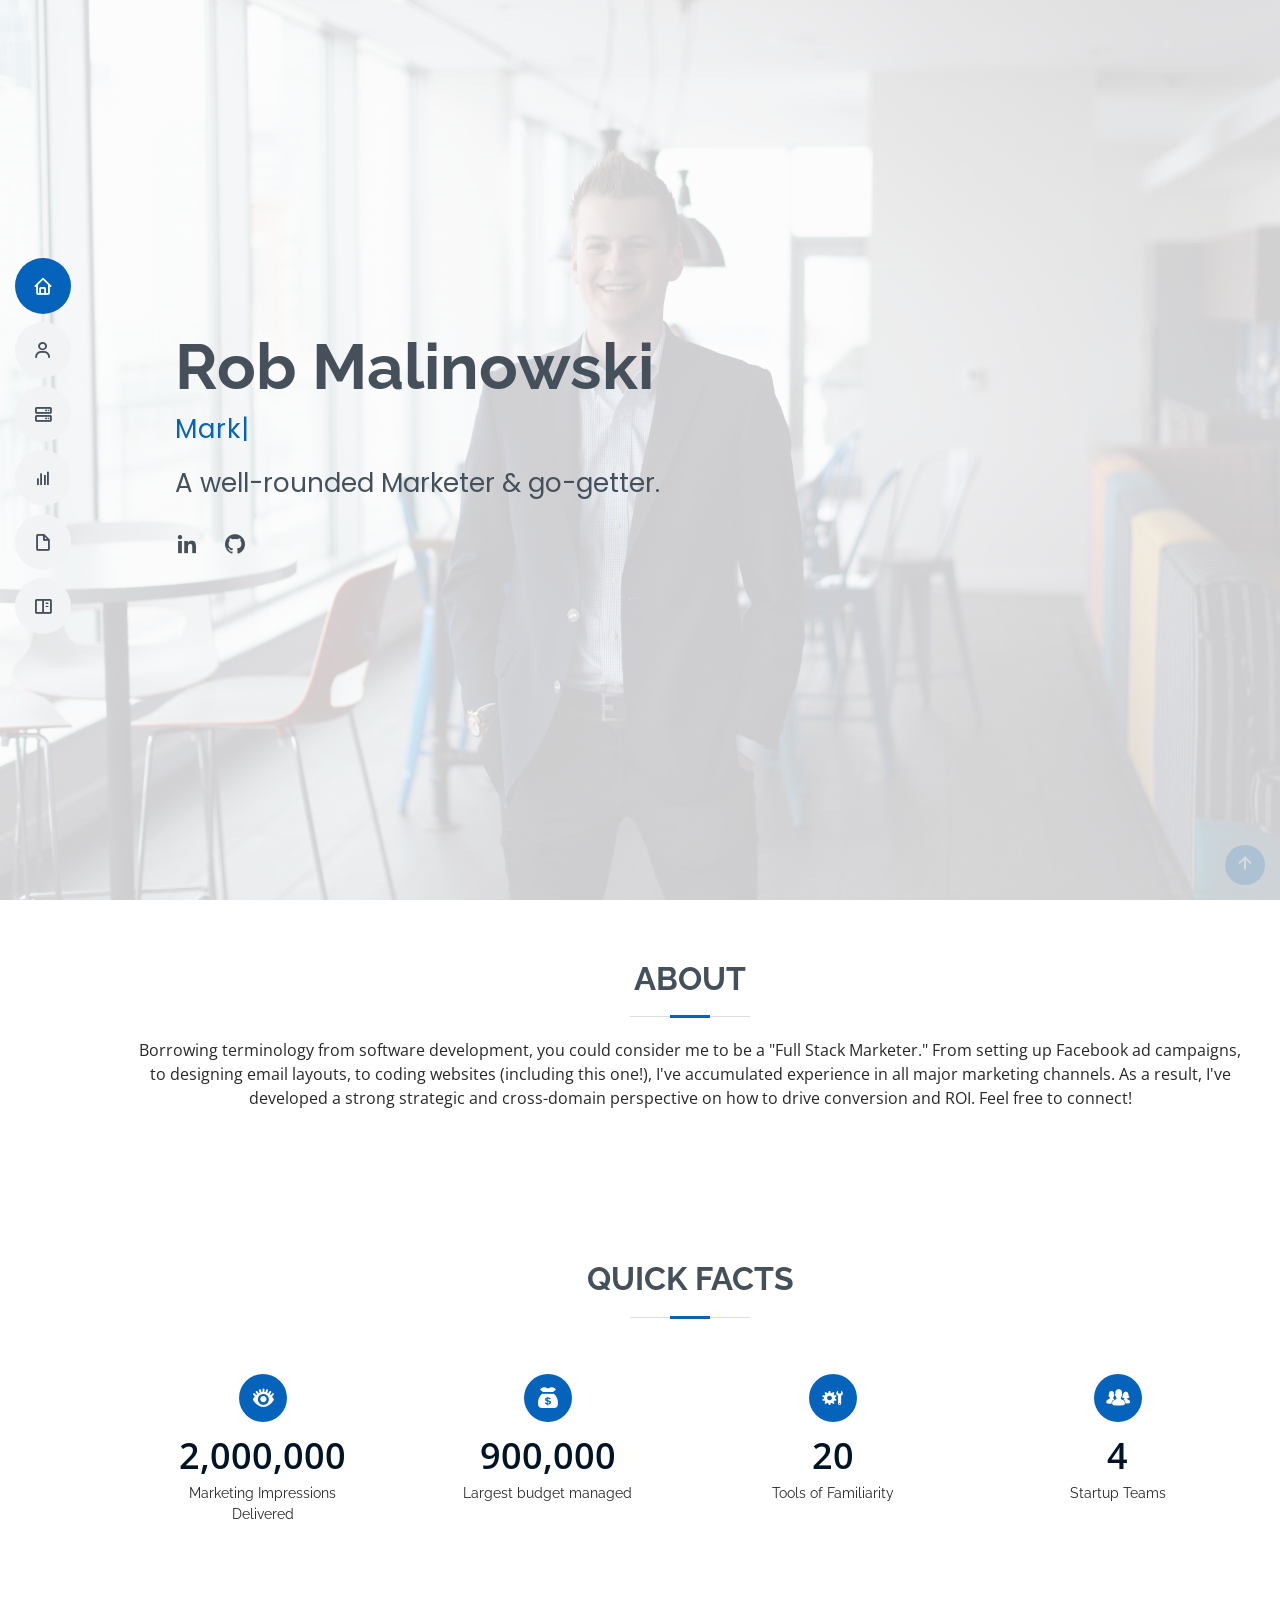
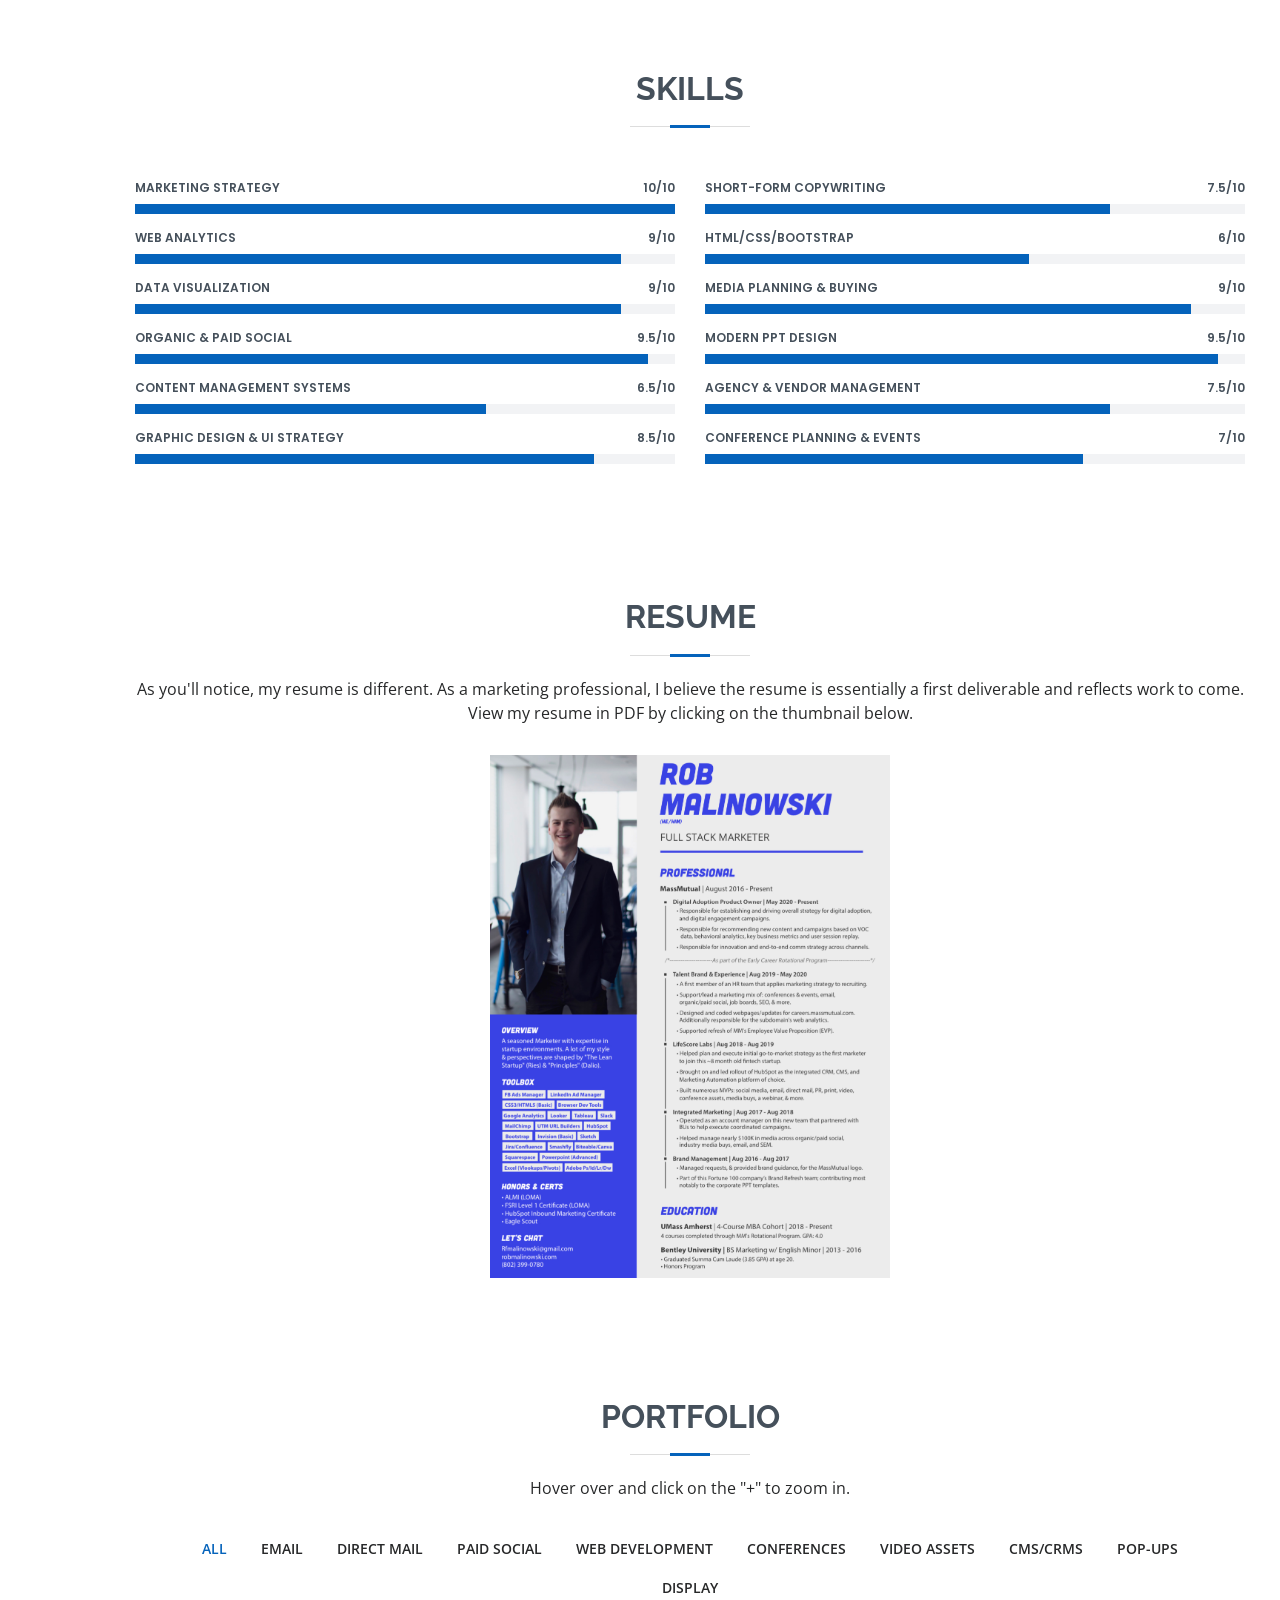
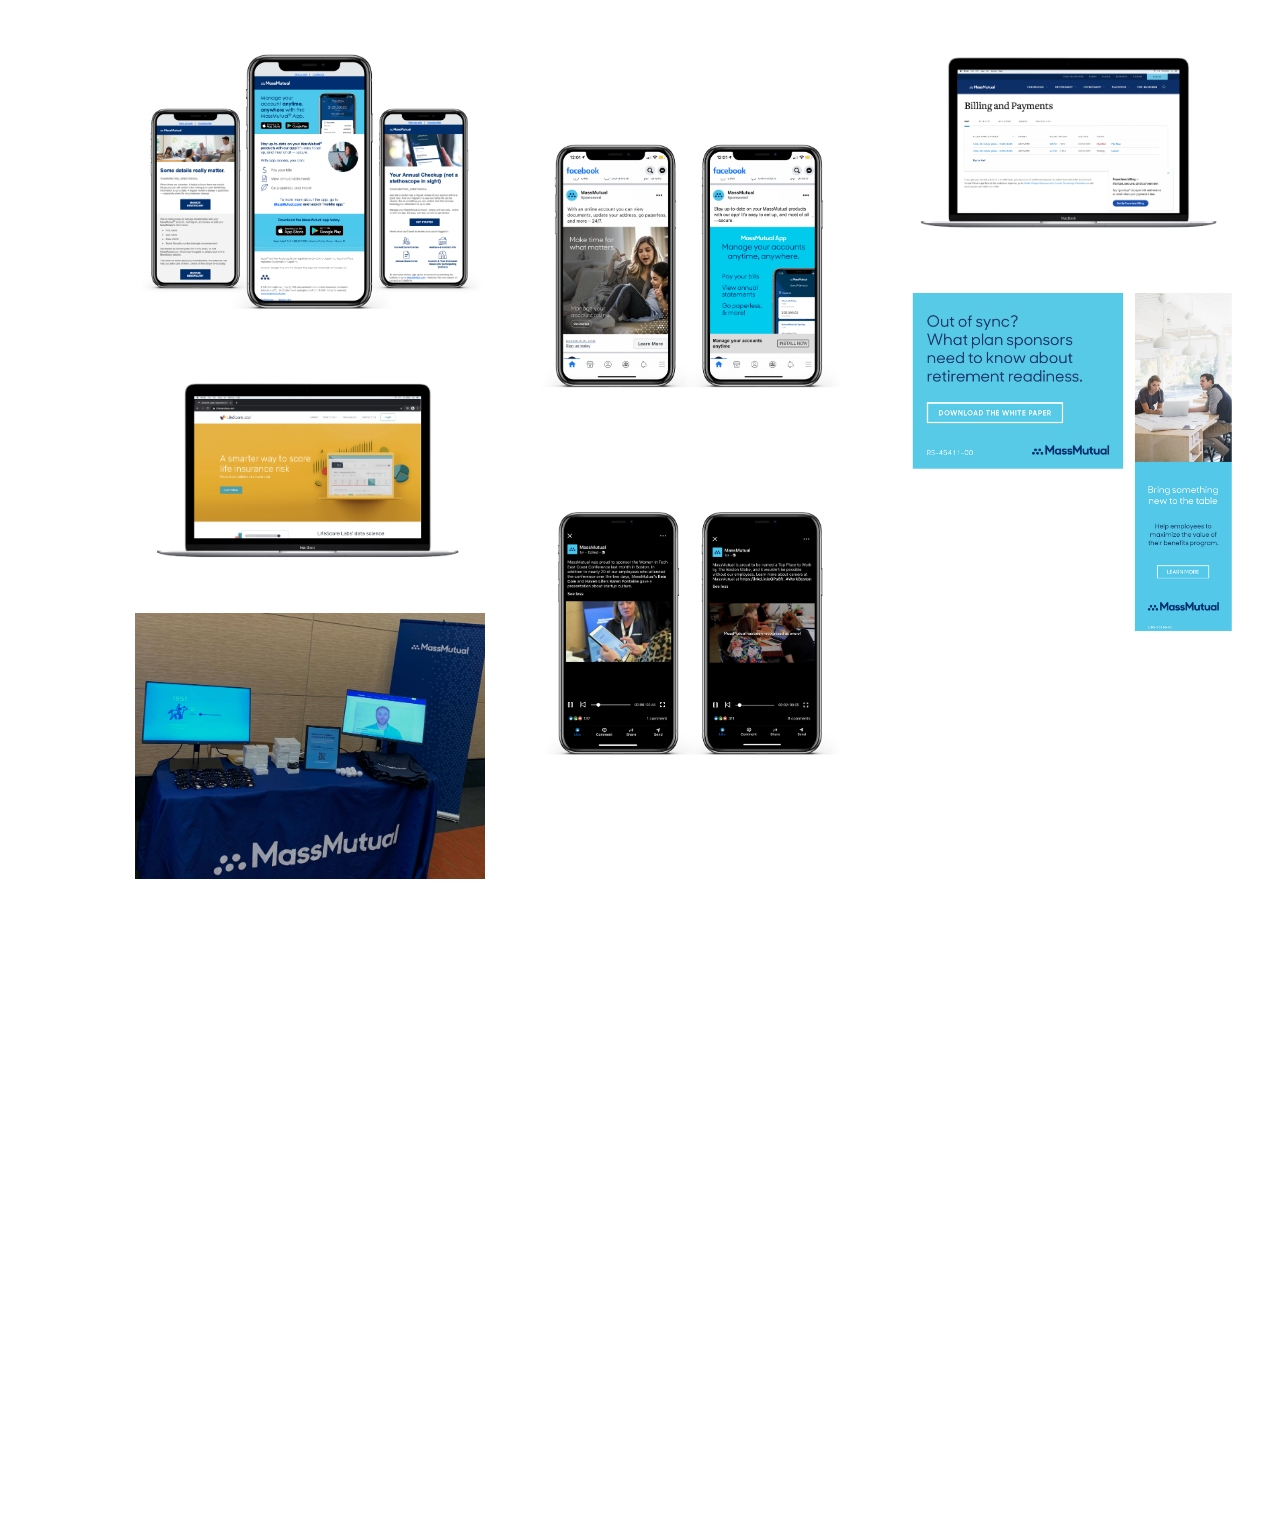
==== commit cb7c1c82: "Metas 3" ====
--- a/index.html
+++ b/index.html
@@ -10,7 +10,7 @@
 content="The website for marketing professional Rob Malinowski">
   <meta content="" name="keywords">
 <meta property="og:title" content="Rob Malinowski"/>
-<meta property="og:image' content='/Thumbnail.png"/>
+<meta property="og:image" content="/Thumbnail.png"/>
 <meta property="og:description" content="The website for marketing professional Rob Malinowski"/>
 <meta property="og:url" content="www.robmalinowski.com"/>
 
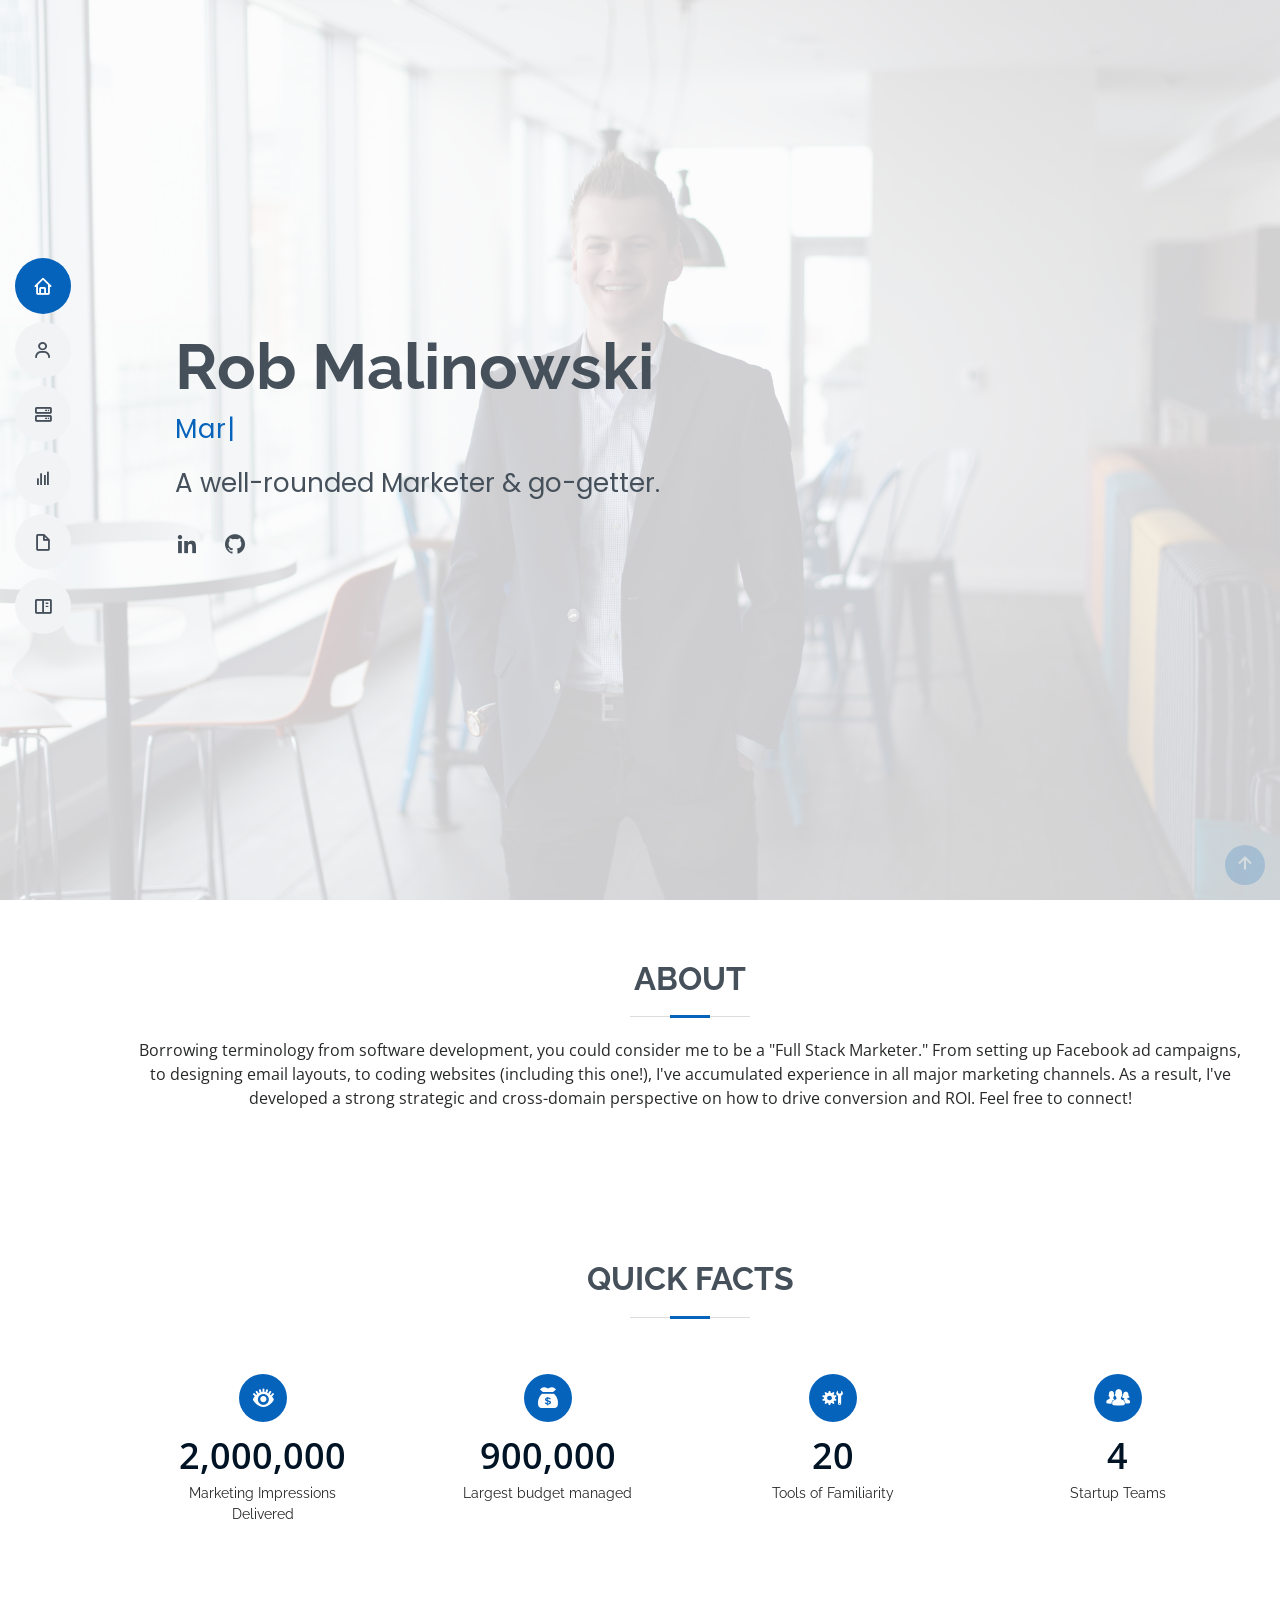
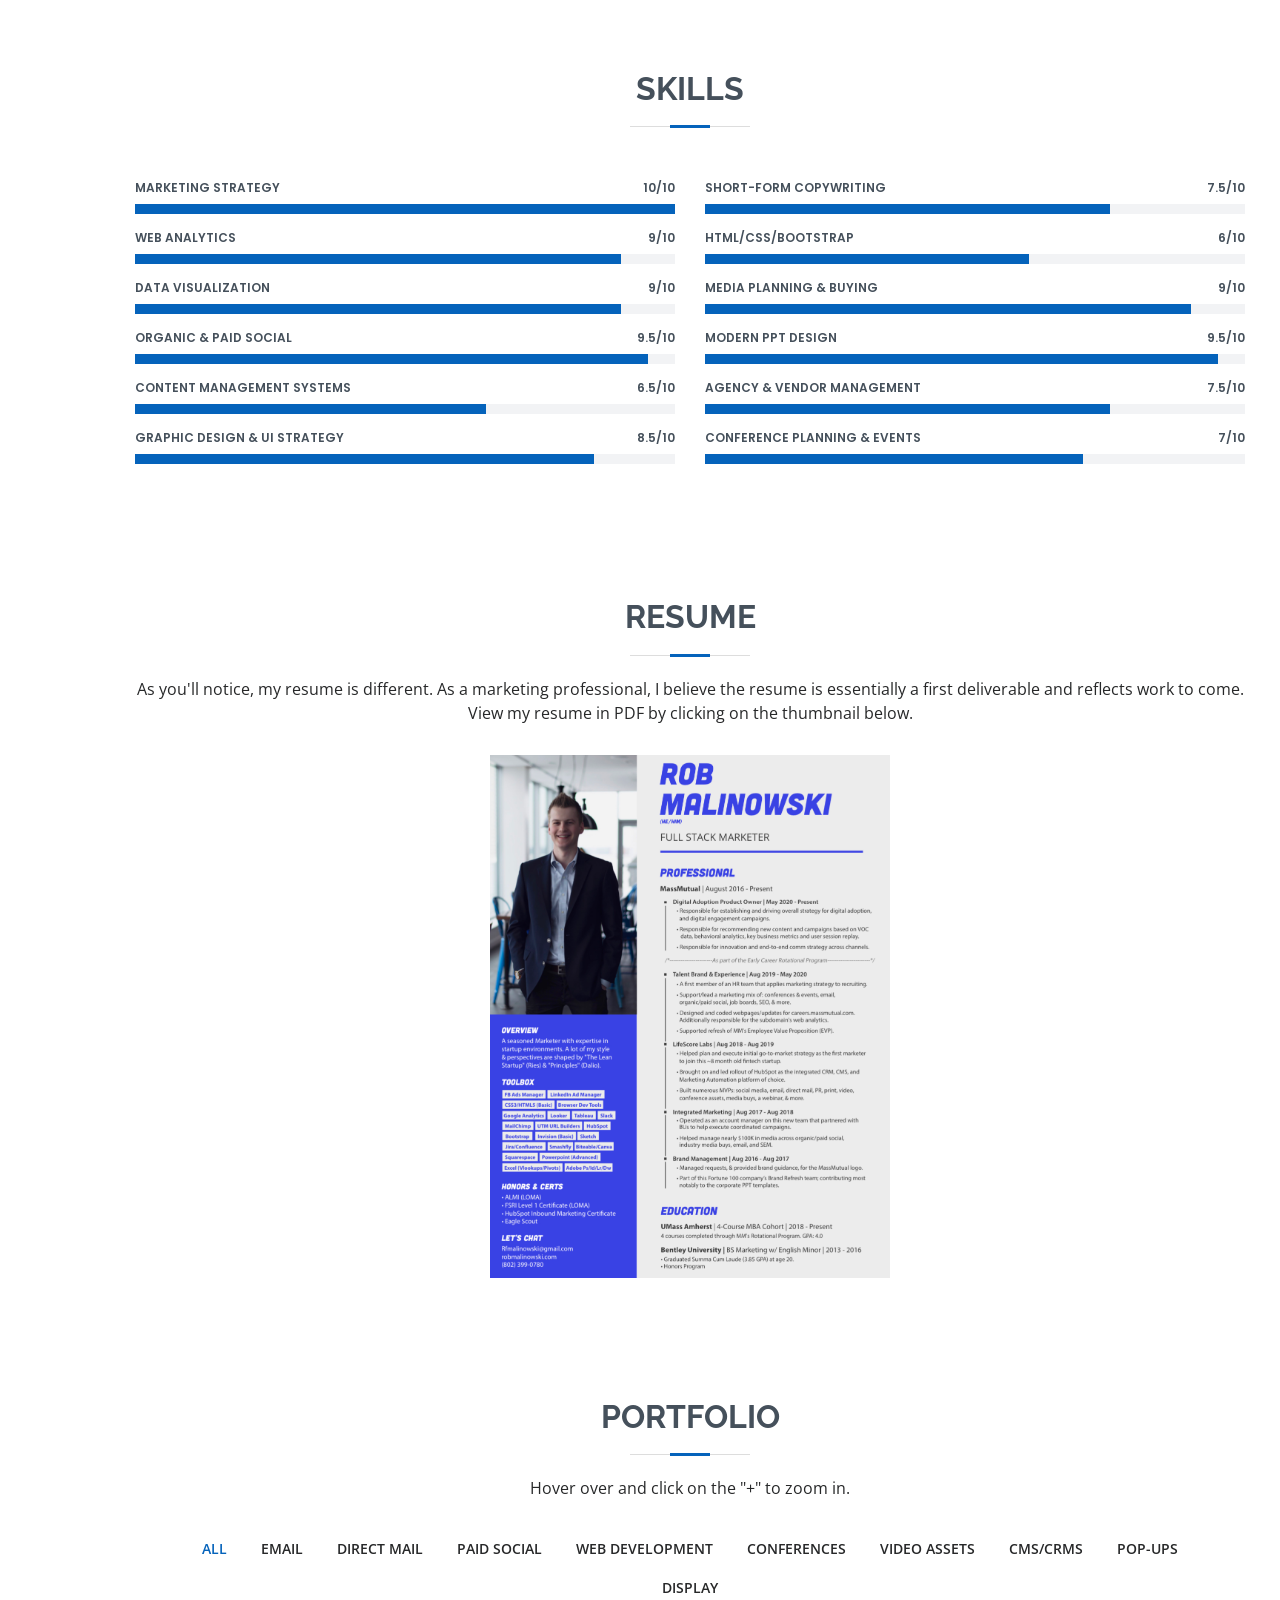
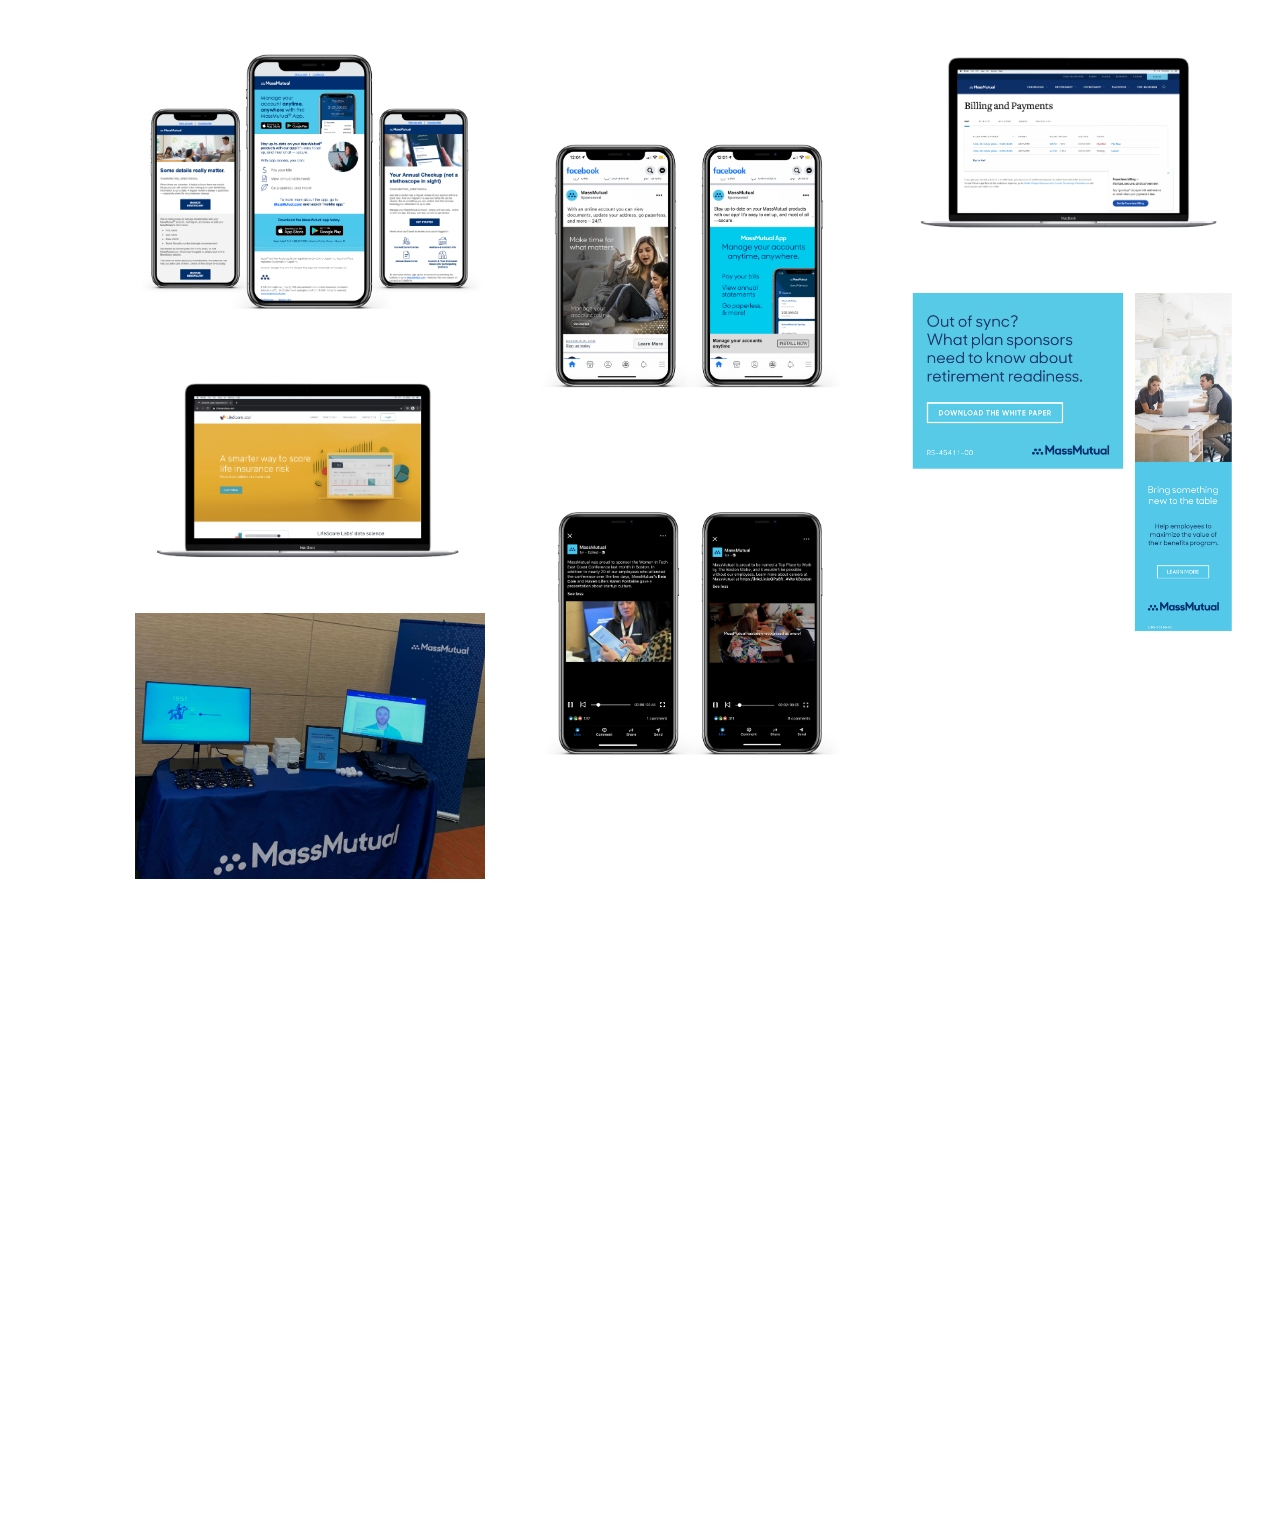
==== commit 02f29e73: "Updated Resume Updated resume" ====
--- a/index.html
+++ b/index.html
@@ -255,7 +255,7 @@
 
         <div class="row">
         <div class="col-12">
-			<a href="RMalinowskiResume.pdf" target="_blank"><img src="assets/img/rmalinowski_resume.jpg" alt="Resume Thumbnail" style="width:400px; max-width:100%; display:block; margin:auto; text-align:center"></a>
+			<a href="RobMalinowskiResume_2021.pdf" target="_blank"><img src="assets/img/rmalinowski_resume.jpg" alt="Resume Thumbnail" style="width:400px; max-width:100%; display:block; margin:auto; text-align:center"></a>
 			
 			</div></div></div></section>
 
